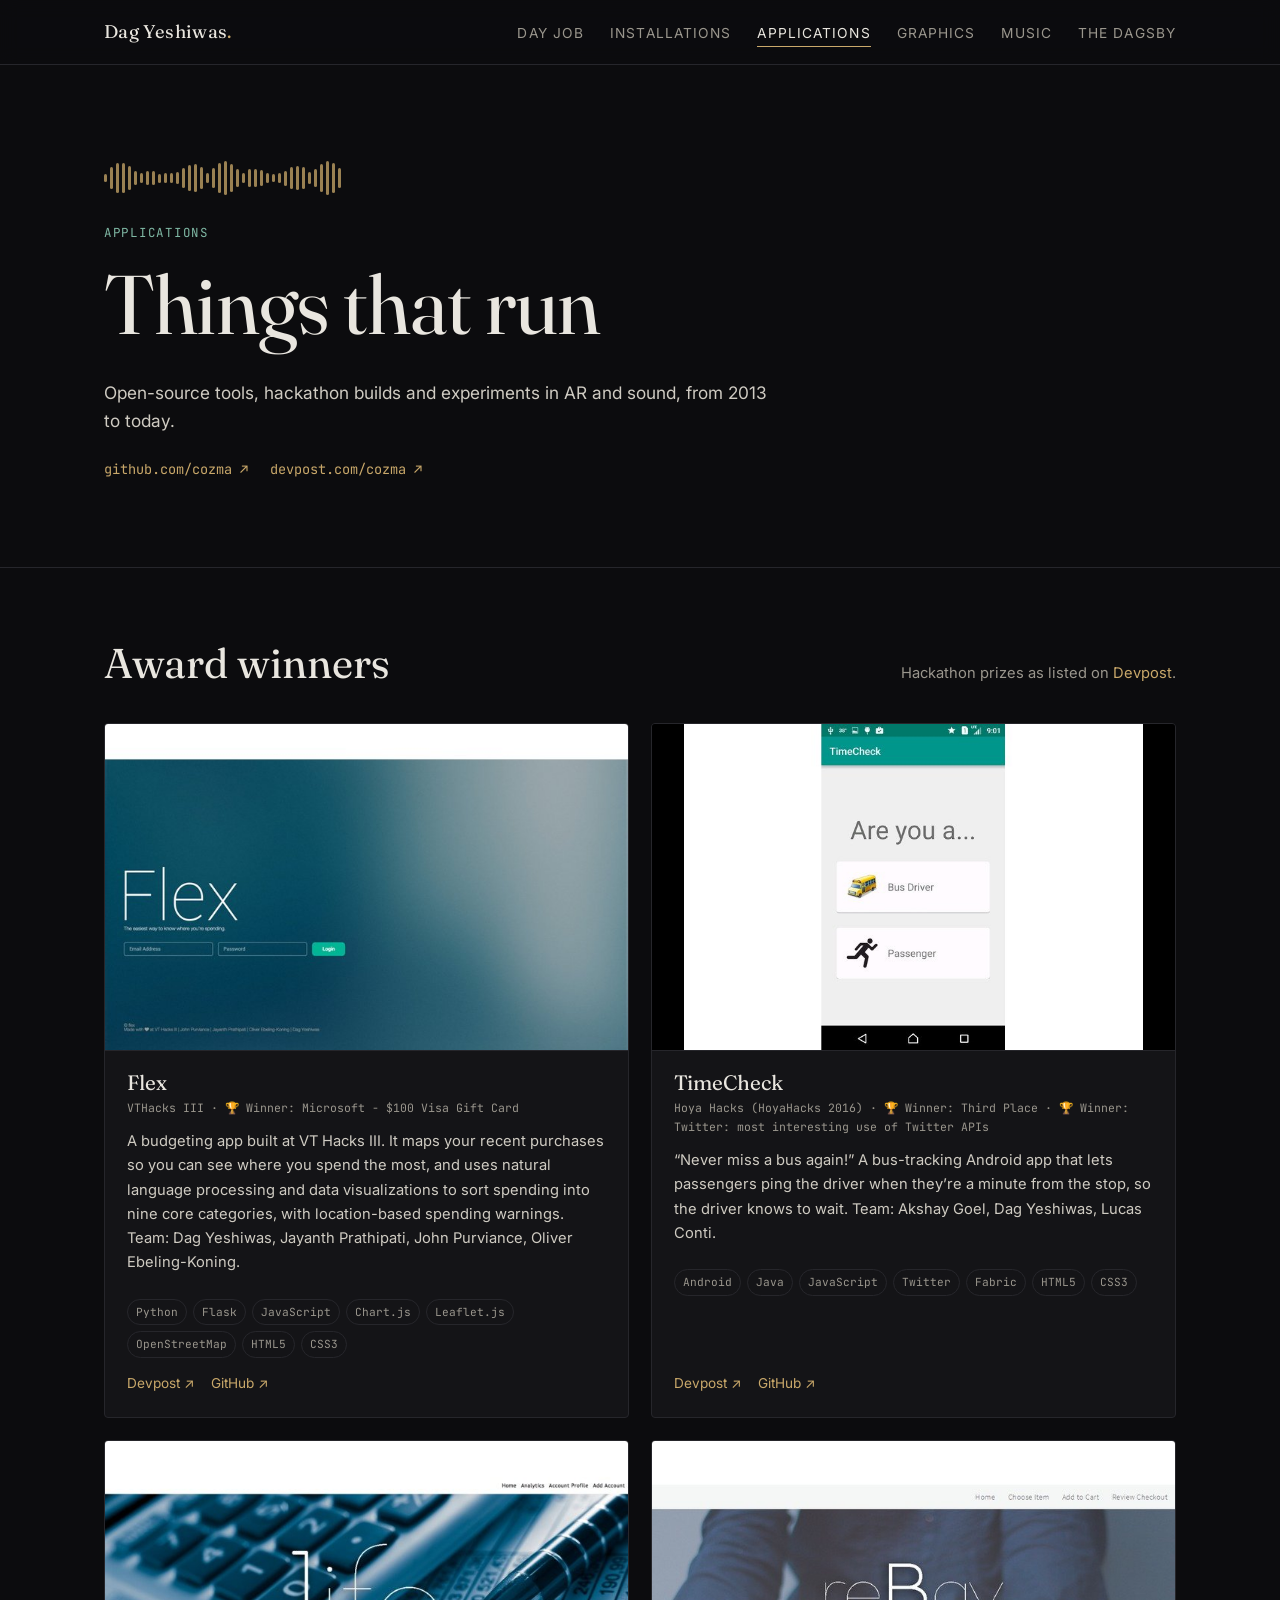
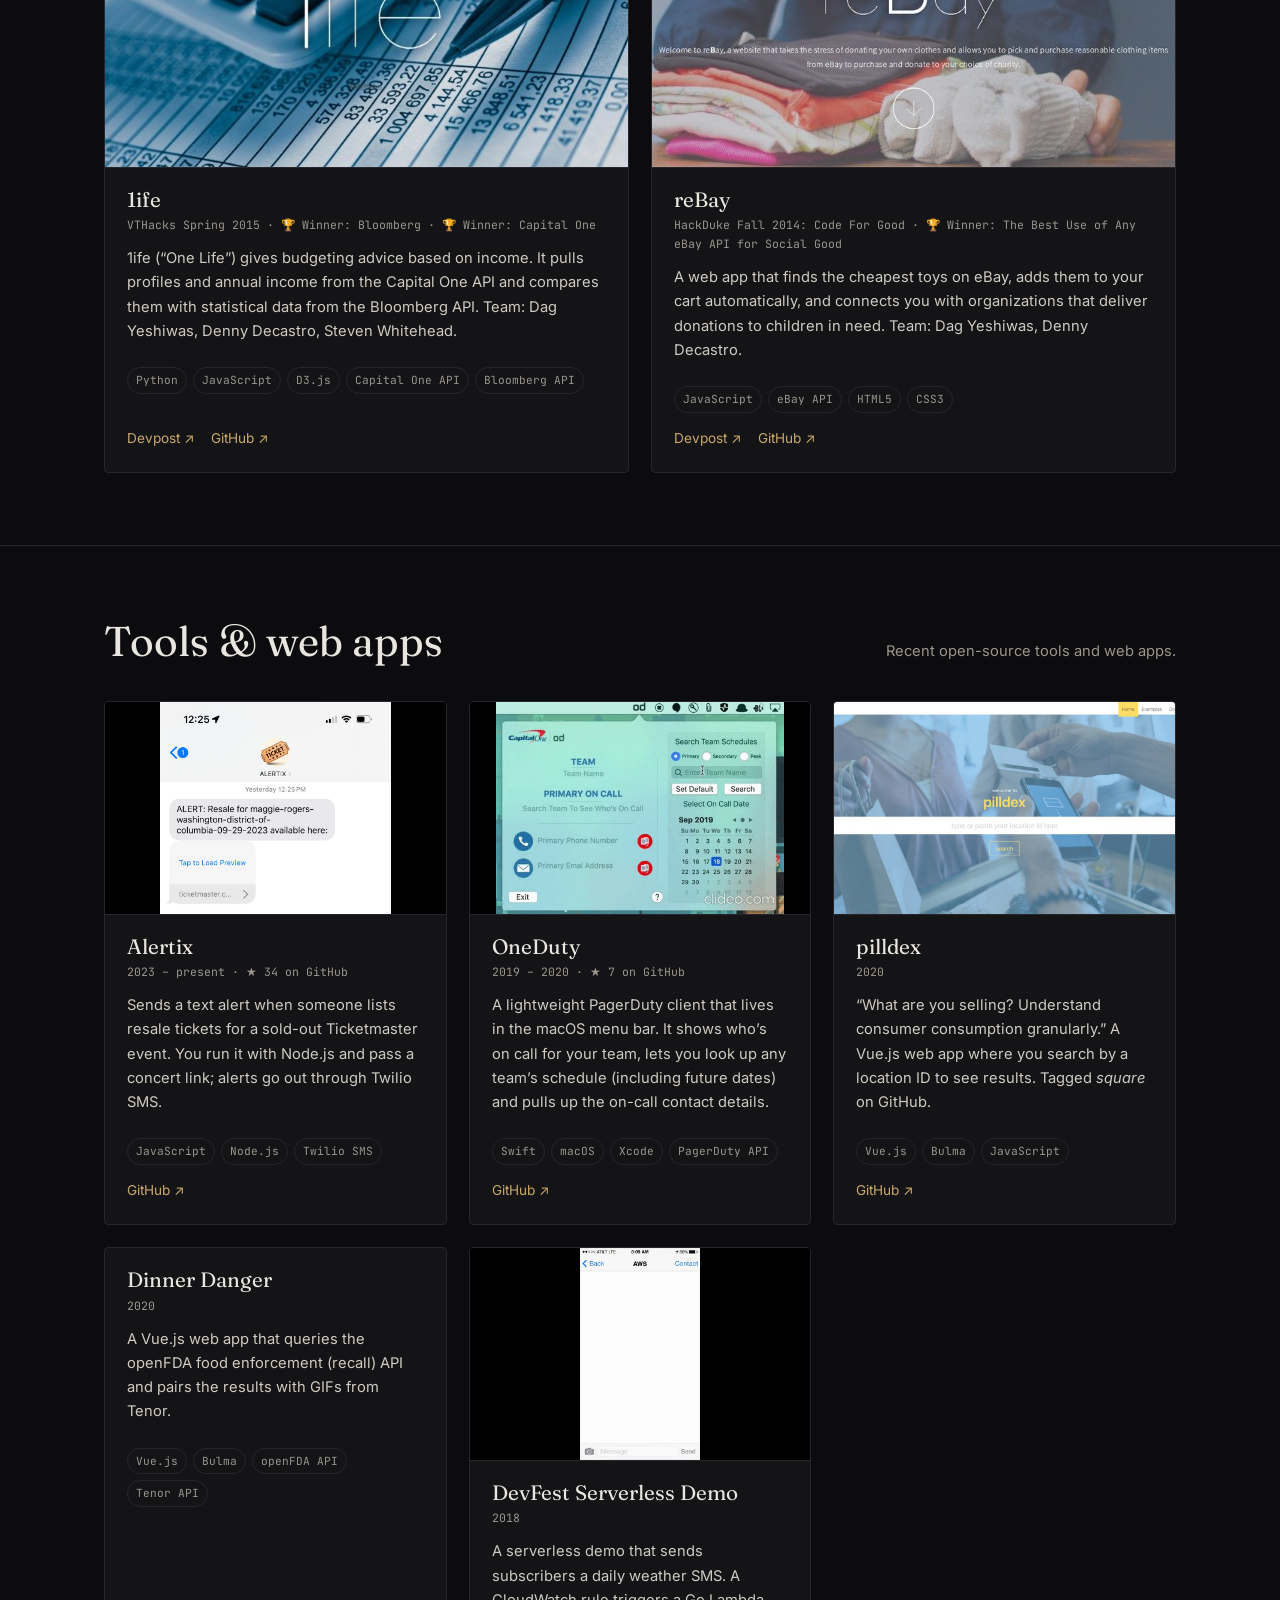
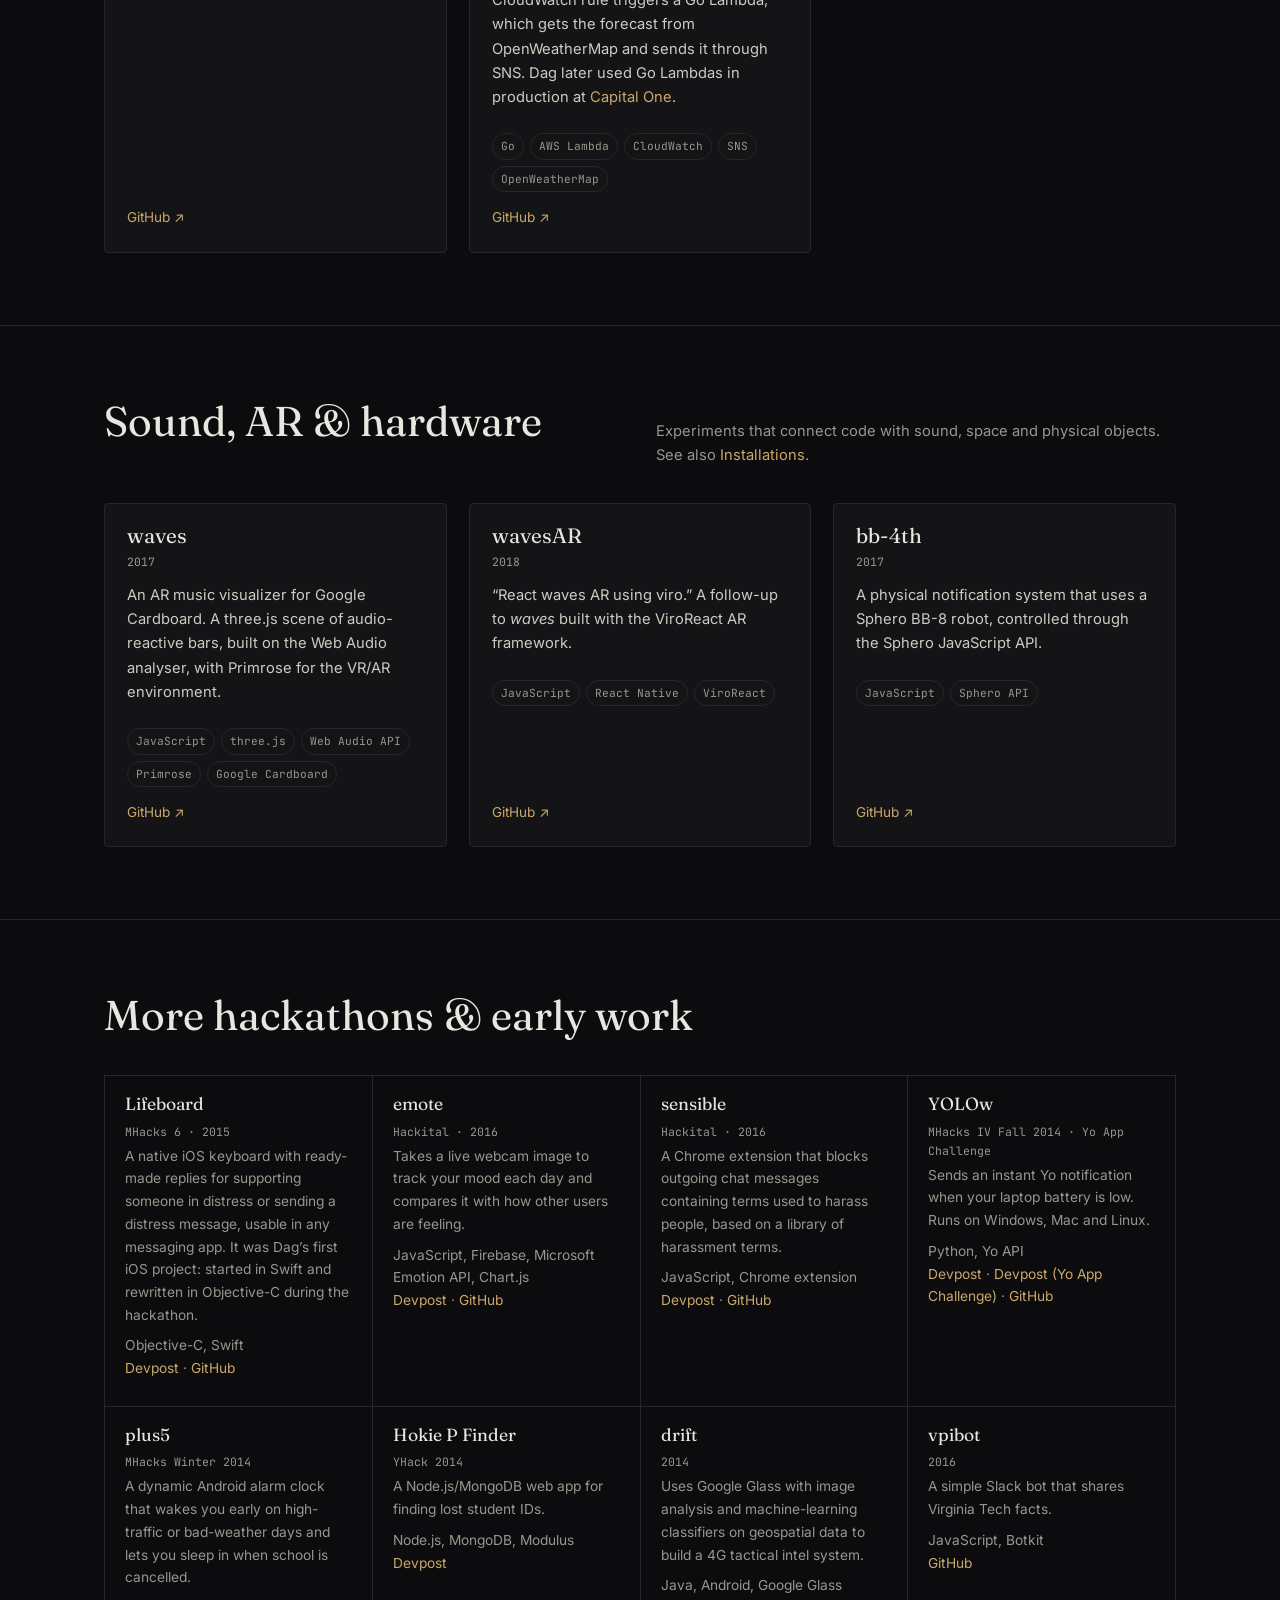
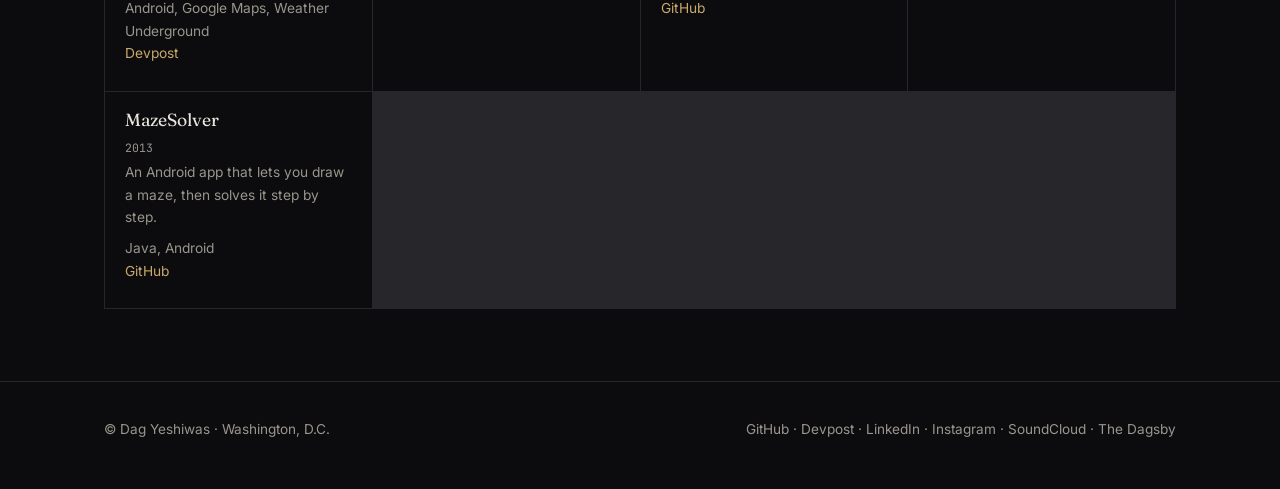
==== applications.html @ 497183cc "Publish the finished portfolio at the repository root. GitHub user sites are served from the default" ====
<!doctype html>
<html lang="en">
<head>
<meta charset="utf-8">
<meta name="viewport" content="width=device-width, initial-scale=1">
<title>Applications · Dag Yeshiwas</title>
<meta name="description" content="Software projects by Dag Yeshiwas: open-source tools, hackathon winners and AR/sound experiments.">
<link rel="preconnect" href="https://fonts.googleapis.com"><link rel="preconnect" href="https://fonts.gstatic.com" crossorigin>
<link href="https://fonts.googleapis.com/css2?family=Fraunces:ital,opsz,wght@0,9..144,300..500;1,9..144,300..400&family=Inter:wght@400;500&family=JetBrains+Mono&display=swap" rel="stylesheet">
<link rel="stylesheet" href="assets/css/style.css">
<script src="assets/js/main.js" defer></script>
</head>
<body>
<header class="site-header"><div class="wrap">
  <a class="brand" href="index.html">Dag Yeshiwas<span>.</span></a>
  <button class="nav-toggle" aria-expanded="false" aria-controls="nav">Menu</button>
  <ul class="nav" id="nav">
<li><a href="day-job.html">Day Job</a></li>
<li><a href="installations.html">Installations</a></li>
<li><a href="applications.html" aria-current="page">Applications</a></li>
<li><a href="graphics.html">Graphics</a></li>
<li><a href="music.html">Music</a></li>
<li><a href="the-dagsby.html">The Dagsby</a></li>
  </ul>
</div></header>
<main>

<div class="hero"><div class="wrap">
  <div class="wave" data-bars="40" aria-hidden="true"></div>
  <p class="eyebrow">Applications</p>
  <h1>Things that run</h1>
  <p class="lede">Open-source tools, hackathon builds and experiments in AR and sound, from 2013 to today.</p>
  <p style="margin-top:22px;display:flex;gap:22px;flex-wrap:wrap;font-family:var(--mono);font-size:.85rem"><a href="https://github.com/cozma">github.com/cozma ↗</a><a href="https://devpost.com/cozma">devpost.com/cozma ↗</a></p>
</div></div>
<section id="awards"><div class="wrap">
  <div class="section-head"><h2>Award winners</h2><p class="kicker">Hackathon prizes as listed on <a href="https://devpost.com/cozma">Devpost</a>.</p></div>
  <div class="apps awards"><article class="app" id="flex"><div class="shot"><img src="assets/img/devpost-flex.jpg" alt="Flex login screen" loading="lazy"></div><div class="body"><h3>Flex</h3><div class="yr">VTHacks III · 🏆 Winner: Microsoft - $100 Visa Gift Card</div><p>A budgeting app built at VT Hacks III. It maps your recent purchases so you can see where you spend the most, and uses natural language processing and data visualizations to sort spending into nine core categories, with location-based spending warnings. Team: Dag Yeshiwas, Jayanth Prathipati, John Purviance, Oliver Ebeling-Koning.</p><ul class="tags"><li>Python</li><li>Flask</li><li>JavaScript</li><li>Chart.js</li><li>Leaflet.js</li><li>OpenStreetMap</li><li>HTML5</li><li>CSS3</li></ul><div class="links"><a href="https://devpost.com/software/flex">Devpost ↗</a> <a href="https://github.com/jpurviance/Flex">GitHub ↗</a></div></div></article><article class="app" id="timecheck"><div class="shot contain"><img src="assets/img/devpost-timecheck.jpg" alt="TimeCheck app screen asking whether you are a bus driver or passenger" loading="lazy"></div><div class="body"><h3>TimeCheck</h3><div class="yr">Hoya Hacks (HoyaHacks 2016) · 🏆 Winner: Third Place · 🏆 Winner: Twitter: most interesting use of Twitter APIs</div><p>&ldquo;Never miss a bus again!&rdquo; A bus-tracking Android app that lets passengers ping the driver when they&rsquo;re a minute from the stop, so the driver knows to wait. Team: Akshay Goel, Dag Yeshiwas, Lucas Conti.</p><ul class="tags"><li>Android</li><li>Java</li><li>JavaScript</li><li>Twitter</li><li>Fabric</li><li>HTML5</li><li>CSS3</li></ul><div class="links"><a href="https://devpost.com/software/timecheck">Devpost ↗</a> <a href="https://github.com/lconti97/TimeCheck">GitHub ↗</a></div></div></article><article class="app" id="1ife"><div class="shot"><img src="assets/img/devpost-1ife.jpg" alt="1ife title screen" loading="lazy"></div><div class="body"><h3>1ife</h3><div class="yr">VTHacks Spring 2015 · 🏆 Winner: Bloomberg · 🏆 Winner: Capital One</div><p>1ife (&ldquo;One Life&rdquo;) gives budgeting advice based on income. It pulls profiles and annual income from the Capital One API and compares them with statistical data from the Bloomberg API. Team: Dag Yeshiwas, Denny Decastro, Steven Whitehead.</p><ul class="tags"><li>Python</li><li>JavaScript</li><li>D3.js</li><li>Capital One API</li><li>Bloomberg API</li></ul><div class="links"><a href="https://devpost.com/software/1ife">Devpost ↗</a> <a href="https://github.com/cozma/1ife">GitHub ↗</a></div></div></article><article class="app" id="rebay"><div class="shot"><img src="assets/img/devpost-rebay.jpg" alt="reBay landing page" loading="lazy"></div><div class="body"><h3>reBay</h3><div class="yr">HackDuke Fall 2014: Code For Good · 🏆 Winner: The Best Use of Any eBay API for Social Good</div><p>A web app that finds the cheapest toys on eBay, adds them to your cart automatically, and connects you with organizations that deliver donations to children in need. Team: Dag Yeshiwas, Denny Decastro.</p><ul class="tags"><li>JavaScript</li><li>eBay API</li><li>HTML5</li><li>CSS3</li></ul><div class="links"><a href="https://devpost.com/software/rebay-670mv">Devpost ↗</a> <a href="https://github.com/cozma/reBay">GitHub ↗</a></div></div></article></div>
</div></section>
<section><div class="wrap">
  <div class="section-head"><h2>Tools &amp; web apps</h2><p class="kicker">Recent open-source tools and web apps.</p></div>
  <div class="apps"><article class="app" id="alertix"><div class="shot contain"><img src="assets/img/app-alertix.jpg" alt="Text message from Alertix announcing a resale ticket is available" loading="lazy"></div><div class="body"><h3>Alertix</h3><div class="yr">2023 – present · ★ 34 on GitHub</div><p>Sends a text alert when someone lists resale tickets for a sold-out Ticketmaster event. You run it with Node.js and pass a concert link; alerts go out through Twilio SMS.</p><ul class="tags"><li>JavaScript</li><li>Node.js</li><li>Twilio SMS</li></ul><div class="links"><a href="https://github.com/cozma/alertix">GitHub ↗</a></div></div></article><article class="app" id="oneduty"><div class="shot contain"><img src="assets/img/app-oneduty.jpg" alt="OneDuty menu-bar window with team schedule search and calendar" loading="lazy"></div><div class="body"><h3>OneDuty</h3><div class="yr">2019 – 2020 · ★ 7 on GitHub</div><p>A lightweight PagerDuty client that lives in the macOS menu bar. It shows who&rsquo;s on call for your team, lets you look up any team&rsquo;s schedule (including future dates) and pulls up the on-call contact details.</p><ul class="tags"><li>Swift</li><li>macOS</li><li>Xcode</li><li>PagerDuty API</li></ul><div class="links"><a href="https://github.com/cozma/OneDuty">GitHub ↗</a></div></div></article><article class="app" id="pilldex"><div class="shot"><img src="assets/img/app-pilldex.jpg" alt="pilldex homepage with a search box for a location id" loading="lazy"></div><div class="body"><h3>pilldex</h3><div class="yr">2020</div><p>&ldquo;What are you selling? Understand consumer consumption granularly.&rdquo; A Vue.js web app where you search by a location ID to see results. Tagged <em>square</em> on GitHub.</p><ul class="tags"><li>Vue.js</li><li>Bulma</li><li>JavaScript</li></ul><div class="links"><a href="https://github.com/cozma/pilldex">GitHub ↗</a></div></div></article><article class="app" id="dinnerdanger"><div class="body"><h3>Dinner Danger</h3><div class="yr">2020</div><p>A Vue.js web app that queries the openFDA food enforcement (recall) API and pairs the results with GIFs from Tenor.</p><ul class="tags"><li>Vue.js</li><li>Bulma</li><li>openFDA API</li><li>Tenor API</li></ul><div class="links"><a href="https://github.com/cozma/dinnerdanger">GitHub ↗</a></div></div></article><article class="app" id="devfest"><div class="shot contain"><img src="assets/img/app-devfest-sns.gif" alt="Animated phone screen receiving a weather SMS from AWS" loading="lazy"></div><div class="body"><h3>DevFest Serverless Demo</h3><div class="yr">2018</div><p>A serverless demo that sends subscribers a daily weather SMS. A CloudWatch rule triggers a Go Lambda, which gets the forecast from OpenWeatherMap and sends it through SNS. Dag later used Go Lambdas in production at <a href="day-job.html">Capital One</a>.</p><ul class="tags"><li>Go</li><li>AWS Lambda</li><li>CloudWatch</li><li>SNS</li><li>OpenWeatherMap</li></ul><div class="links"><a href="https://github.com/cozma/devfest-serverless-demo">GitHub ↗</a></div></div></article></div>
</div></section>
<section><div class="wrap">
  <div class="section-head"><h2>Sound, AR &amp; hardware</h2><p class="kicker">Experiments that connect code with sound, space and physical objects. See also <a href="installations.html">Installations</a>.</p></div>
  <div class="apps"><article class="app" id="waves-ar"><div class="body"><h3>waves</h3><div class="yr">2017</div><p>An AR music visualizer for Google Cardboard. A three.js scene of audio-reactive bars, built on the Web Audio analyser, with Primrose for the VR/AR environment.</p><ul class="tags"><li>JavaScript</li><li>three.js</li><li>Web Audio API</li><li>Primrose</li><li>Google Cardboard</li></ul><div class="links"><a href="https://github.com/cozma/waves-ar">GitHub ↗</a></div></div></article><article class="app" id="wavesar"><div class="body"><h3>wavesAR</h3><div class="yr">2018</div><p>&ldquo;React waves AR using viro.&rdquo; A follow-up to <em>waves</em> built with the ViroReact AR framework.</p><ul class="tags"><li>JavaScript</li><li>React Native</li><li>ViroReact</li></ul><div class="links"><a href="https://github.com/cozma/wavesAR">GitHub ↗</a></div></div></article><article class="app" id="bb-4th"><div class="body"><h3>bb-4th</h3><div class="yr">2017</div><p>A physical notification system that uses a Sphero BB-8 robot, controlled through the Sphero JavaScript API.</p><ul class="tags"><li>JavaScript</li><li>Sphero API</li></ul><div class="links"><a href="https://github.com/cozma/bb-4th">GitHub ↗</a></div></div></article></div>
</div></section>
<section><div class="wrap">
  <div class="section-head"><h2>More hackathons &amp; early work</h2></div>
  <div class="compact"><div><h3>Lifeboard</h3><p class="yr small muted" style="font-family:var(--mono);font-size:.72rem;margin:2px 0 0">MHacks 6 · 2015</p><p>A native iOS keyboard with ready-made replies for supporting someone in distress or sending a distress message, usable in any messaging app. It was Dag&rsquo;s first iOS project: started in Swift and rewritten in Objective-C during the hackathon.</p><p class="small">Objective-C, Swift<br><a href="https://devpost.com/software/lifeboard">Devpost</a> · <a href="https://github.com/cozma/Lifeboard">GitHub</a></p></div><div><h3>emote</h3><p class="yr small muted" style="font-family:var(--mono);font-size:.72rem;margin:2px 0 0">Hackital · 2016</p><p>Takes a live webcam image to track your mood each day and compares it with how other users are feeling.</p><p class="small">JavaScript, Firebase, Microsoft Emotion API, Chart.js<br><a href="https://devpost.com/software/emote-jcs81g">Devpost</a> · <a href="https://github.com/cozma/emote">GitHub</a></p></div><div><h3>sensible</h3><p class="yr small muted" style="font-family:var(--mono);font-size:.72rem;margin:2px 0 0">Hackital · 2016</p><p>A Chrome extension that blocks outgoing chat messages containing terms used to harass people, based on a library of harassment terms.</p><p class="small">JavaScript, Chrome extension<br><a href="https://devpost.com/software/sensible">Devpost</a> · <a href="https://github.com/cozma/sensible">GitHub</a></p></div><div><h3>YOLOw</h3><p class="yr small muted" style="font-family:var(--mono);font-size:.72rem;margin:2px 0 0">MHacks IV Fall 2014 · Yo App Challenge</p><p>Sends an instant Yo notification when your laptop battery is low. Runs on Windows, Mac and Linux.</p><p class="small">Python, Yo API<br><a href="https://devpost.com/software/yolow">Devpost</a> · <a href="https://devpost.com/software/yolow-m8l0s">Devpost (Yo App Challenge)</a> · <a href="https://github.com/cozma/YOLOw">GitHub</a></p></div><div><h3>plus5</h3><p class="yr small muted" style="font-family:var(--mono);font-size:.72rem;margin:2px 0 0">MHacks Winter 2014</p><p>A dynamic Android alarm clock that wakes you early on high-traffic or bad-weather days and lets you sleep in when school is cancelled.</p><p class="small">Android, Google Maps, Weather Underground<br><a href="https://devpost.com/software/plus5--2">Devpost</a></p></div><div><h3>Hokie P Finder</h3><p class="yr small muted" style="font-family:var(--mono);font-size:.72rem;margin:2px 0 0">YHack 2014</p><p>A Node.js/MongoDB web app for finding lost student IDs.</p><p class="small">Node.js, MongoDB, Modulus<br><a href="https://devpost.com/software/hokie-p-finder">Devpost</a></p></div><div><h3>drift</h3><p class="yr small muted" style="font-family:var(--mono);font-size:.72rem;margin:2px 0 0">2014</p><p>Uses Google Glass with image analysis and machine-learning classifiers on geospatial data to build a 4G tactical intel system.</p><p class="small">Java, Android, Google Glass<br><a href="https://github.com/cozma/drift">GitHub</a></p></div><div><h3>vpibot</h3><p class="yr small muted" style="font-family:var(--mono);font-size:.72rem;margin:2px 0 0">2016</p><p>A simple Slack bot that shares Virginia Tech facts.</p><p class="small">JavaScript, Botkit<br><a href="https://github.com/cozma/vpibot">GitHub</a></p></div><div><h3>MazeSolver</h3><p class="yr small muted" style="font-family:var(--mono);font-size:.72rem;margin:2px 0 0">2013</p><p>An Android app that lets you draw a maze, then solves it step by step.</p><p class="small">Java, Android<br><a href="https://github.com/cozma/MazeSolver">GitHub</a></p></div></div>
</div></section>

</main>
<footer class="site-footer"><div class="wrap">
  <span>© Dag Yeshiwas · Washington, D.C.</span>
  <span><a href="https://github.com/cozma">GitHub</a> · <a href="https://devpost.com/cozma">Devpost</a> · <a href="https://www.linkedin.com/in/dagy">LinkedIn</a> · <a href="https://www.instagram.com/dagtheman/">Instagram</a> · <a href="https://soundcloud.com/dagher">SoundCloud</a> · <a href="https://www.instagram.com/thedagsby">The Dagsby</a></span>
</div></footer>
</body>
</html>
---- assets/css/style.css ----
/* Dag Yeshiwas — portfolio. Plain CSS, no build step. */
:root{
  --bg:#0c0c0e; --bg2:#141417; --line:#26262b; --text:#e9e6df; --muted:#9a968d;
  --accent:#c9a86a; --accent2:#7fb8a4;
  --serif:"Fraunces","Iowan Old Style","Palatino Linotype",Georgia,serif;
  --sans:"Inter",system-ui,-apple-system,"Segoe UI",Roboto,sans-serif;
  --mono:"JetBrains Mono",ui-monospace,SFMono-Regular,Menlo,monospace;
  --max:1120px;
}
*{box-sizing:border-box}
html{scroll-behavior:smooth}
body{margin:0;background:var(--bg);color:var(--text);font:16px/1.65 var(--sans);-webkit-font-smoothing:antialiased}
img{max-width:100%;display:block}
a{color:var(--accent);text-decoration:none;border-bottom:1px solid transparent;transition:border-color .2s,color .2s}
a:hover{border-bottom-color:currentColor}
.wrap{max-width:var(--max);margin:0 auto;padding:0 24px}

/* header / nav */
.site-header{position:sticky;top:0;z-index:10;background:rgba(12,12,14,.86);backdrop-filter:blur(10px);border-bottom:1px solid var(--line)}
.site-header .wrap{display:flex;align-items:center;justify-content:space-between;height:64px}
.brand{font-family:var(--serif);font-size:1.15rem;color:var(--text);letter-spacing:.02em;border:0}
.brand span{color:var(--accent)}
.nav{display:flex;gap:26px;list-style:none;margin:0;padding:0}
.nav a{color:var(--muted);font-size:.86rem;letter-spacing:.08em;text-transform:uppercase;border:0;padding:6px 0}
.nav a:hover,.nav a[aria-current="page"]{color:var(--text)}
.nav a[aria-current="page"]{box-shadow:inset 0 -1px 0 var(--accent)}
.nav-toggle{display:none;background:none;border:1px solid var(--line);color:var(--text);border-radius:6px;padding:6px 10px;font:inherit;font-size:.8rem;letter-spacing:.08em;text-transform:uppercase;cursor:pointer}
@media (max-width:820px){
  .nav-toggle{display:block}
  .nav{display:none;position:absolute;top:64px;left:0;right:0;flex-direction:column;gap:0;background:var(--bg);border-bottom:1px solid var(--line);padding:8px 24px 16px}
  .nav.open{display:flex}
  .nav a{display:block;padding:12px 0;border-bottom:1px solid var(--line)}
}

/* waveform motif */
.wave{display:flex;align-items:center;gap:3px;height:34px;margin:0 0 28px}
.wave i{display:block;width:3px;border-radius:2px;background:var(--accent);opacity:.75;animation:pulse 2.4s ease-in-out infinite}
@keyframes pulse{0%,100%{transform:scaleY(.35)}50%{transform:scaleY(1)}}
@media (prefers-reduced-motion:reduce){.wave i{animation:none}}

/* hero */
.hero{padding:96px 0 72px;border-bottom:1px solid var(--line)}
.eyebrow{font-family:var(--mono);font-size:.78rem;letter-spacing:.14em;text-transform:uppercase;color:var(--accent2);margin:0 0 14px}
h1,h2,h3{font-family:var(--serif);font-weight:400;line-height:1.12;margin:0}
.hero h1{font-size:clamp(2.6rem,7vw,5.2rem);letter-spacing:-.01em}
.hero .roles{font-family:var(--serif);font-style:italic;color:var(--muted);font-size:clamp(1.1rem,2.4vw,1.5rem);margin:14px 0 0}
.lede{max-width:680px;color:#cfcbc2;font-size:1.08rem;margin:28px 0 0}
.hero-grid{display:grid;grid-template-columns:1.5fr 1fr;gap:56px;align-items:end}
.portrait{width:100%;height:auto;aspect-ratio:4/5;object-fit:cover;border-radius:4px;border:1px solid var(--line)}
.portrait-cap{font-size:.75rem;color:var(--muted);margin-top:8px}
@media (max-width:820px){.hero-grid{grid-template-columns:1fr}.hero{padding:64px 0 48px}}

/* sections */
section{padding:72px 0;border-bottom:1px solid var(--line)}
section:last-of-type{border-bottom:0}
.section-head{display:flex;justify-content:space-between;align-items:baseline;gap:24px;margin-bottom:36px;flex-wrap:wrap}
.section-head h2{font-size:clamp(1.8rem,3.6vw,2.6rem)}
.kicker{color:var(--muted);font-size:.92rem;max-width:520px;margin:0}
h3{font-size:1.45rem;margin-bottom:8px}
h4{font-family:var(--mono);font-weight:400;font-size:.76rem;letter-spacing:.14em;text-transform:uppercase;color:var(--accent2);margin:28px 0 10px}
p{margin:0 0 14px}
.muted{color:var(--muted)}
.small{font-size:.85rem}

/* category cards (home) */
.cards{display:grid;grid-template-columns:repeat(3,1fr);gap:1px;background:var(--line);border:1px solid var(--line)}
.card{background:var(--bg);padding:28px 24px 30px;color:var(--text);border:0;display:flex;flex-direction:column;gap:10px;min-height:190px;transition:background .25s}
.card:hover{background:var(--bg2)}
.card .num{font-family:var(--mono);font-size:.72rem;color:var(--accent)}
.card h3{font-size:1.35rem;margin:0}
.card p{color:var(--muted);font-size:.9rem;margin:0}
.card .status{margin-top:auto;font-family:var(--mono);font-size:.7rem;letter-spacing:.1em;text-transform:uppercase;color:var(--muted)}
.card .status.live{color:var(--accent2)}

/* project (installations) */
.project{display:grid;grid-template-columns:1fr 1.1fr;gap:56px;padding:72px 0;border-bottom:1px solid var(--line)}
.project:last-of-type{border-bottom:0}
.project .meta{display:flex;flex-wrap:wrap;gap:8px 18px;font-family:var(--mono);font-size:.76rem;color:var(--muted);margin:10px 0 24px;letter-spacing:.04em}
.project .meta b{color:var(--text);font-weight:400}
.project h2{font-size:clamp(2rem,4vw,3rem)}
.media figure{margin:0 0 18px}
.media figcaption{font-size:.78rem;color:var(--muted);margin-top:8px}
.media img{border-radius:3px;border:1px solid var(--line);width:100%}
.media .pair{display:grid;grid-template-columns:1fr 1fr;gap:14px}
blockquote.placard{margin:0 0 18px;padding:4px 0 4px 20px;border-left:2px solid var(--accent);font-family:var(--serif);font-size:1.08rem;line-height:1.6;color:#ddd8cd}
blockquote.ig{margin:0 0 18px;padding:14px 18px;background:var(--bg2);border:1px solid var(--line);border-radius:4px;font-size:.92rem;color:#d6d2c9}
blockquote.ig cite{display:block;font-style:normal;color:var(--muted);font-size:.78rem;margin-top:8px}
ul.clean{list-style:none;padding:0;margin:0}
ul.clean li{padding:9px 0;border-bottom:1px solid var(--line);font-size:.95rem}
ul.clean li:last-child{border-bottom:0}
ul.clean li b{font-weight:500;color:var(--text)}
.tags{display:flex;flex-wrap:wrap;gap:6px;margin:10px 0 0;padding:0;list-style:none}
.tags li{font-family:var(--mono);font-size:.7rem;padding:3px 8px;border:1px solid var(--line);border-radius:99px;color:var(--muted)}
.note{font-size:.8rem;color:var(--muted);border-left:2px solid var(--line);padding-left:12px;margin-top:18px}
.flow{display:grid;grid-template-columns:repeat(3,1fr);gap:1px;background:var(--line);border:1px solid var(--line);margin:8px 0 0}
.flow div{background:var(--bg2);padding:16px}
.flow b{display:block;font-family:var(--serif);font-weight:400;font-size:1.1rem;color:var(--accent);margin-bottom:4px}
.flow span{font-size:.85rem;color:#cfcbc2}
@media (max-width:900px){.project{grid-template-columns:1fr;gap:32px}.flow{grid-template-columns:1fr}}

/* applications grid */
.apps{display:grid;grid-template-columns:repeat(auto-fill,minmax(320px,1fr));gap:22px}
.app{background:var(--bg2);border:1px solid var(--line);border-radius:4px;overflow:hidden;display:flex;flex-direction:column}
.app .shot{background:#000;aspect-ratio:16/10;overflow:hidden;border-bottom:1px solid var(--line)}
.app .shot img{width:100%;height:100%;object-fit:cover;object-position:top}
.app .shot.contain img{object-fit:contain}
.app .body{padding:20px 22px 22px;display:flex;flex-direction:column;flex:1}
.app h3{font-size:1.3rem;margin:0 0 4px}
.app .yr{font-family:var(--mono);font-size:.72rem;color:var(--muted);margin-bottom:12px}
.app p{font-size:.92rem;color:#cfcbc2}
.app .links{margin-top:auto;padding-top:14px;font-size:.85rem;display:flex;gap:16px}
.compact{display:grid;grid-template-columns:repeat(auto-fill,minmax(260px,1fr));gap:1px;background:var(--line);border:1px solid var(--line)}
.compact > div{background:var(--bg);padding:18px 20px}
.compact h3{font-size:1.1rem}
.compact p{font-size:.86rem;color:var(--muted);margin:4px 0 8px}

/* day job */
.job{display:grid;grid-template-columns:220px 1fr;gap:32px;padding:30px 0;border-bottom:1px solid var(--line)}
.job:last-child{border-bottom:0}
.job .when{font-family:var(--mono);font-size:.78rem;color:var(--muted);padding-top:6px}
.job h3{font-size:1.35rem;margin:0}
.job .org{color:var(--accent);font-size:.95rem;margin:2px 0 12px}
.job ul{margin:0;padding-left:18px;color:#cfcbc2;font-size:.94rem}
.job li{margin-bottom:6px}
.two{display:grid;grid-template-columns:1fr 1fr;gap:48px}
@media (max-width:820px){.job{grid-template-columns:1fr;gap:6px}.two{grid-template-columns:1fr}}

/* coming soon */
.soon{min-height:56vh;display:flex;flex-direction:column;justify-content:center;padding:96px 0}
.soon h1{font-size:clamp(2.6rem,7vw,5rem)}
.soon .lede{margin-top:18px}

/* footer */
.site-footer{border-top:1px solid var(--line);padding:36px 0 48px;color:var(--muted);font-size:.85rem}
.site-footer .wrap{display:flex;justify-content:space-between;gap:16px;flex-wrap:wrap}
.site-footer a{color:var(--muted)}
.site-footer a:hover{color:var(--text)}

/* graphics gallery + lightbox */
.gallery{columns:3 280px;column-gap:18px}
.gitem{break-inside:avoid;margin:0 0 22px}
.gthumb{display:block;width:100%;padding:0;border:1px solid var(--line);background:#000;cursor:zoom-in;border-radius:3px;overflow:hidden}
.gthumb img{width:100%;height:auto;max-height:520px;object-fit:cover;object-position:top;transition:transform .4s,opacity .3s;opacity:.92}
.gthumb:hover img{transform:scale(1.02);opacity:1}
.gitem figcaption{display:flex;align-items:baseline;gap:10px;flex-wrap:wrap;margin-top:8px;font-size:.88rem}
.gitem .rank{font-family:var(--mono);font-size:.7rem;color:var(--accent)}
.gitem figcaption a{color:var(--text)}
.gmeta{font-family:var(--mono);font-size:.7rem;color:var(--muted);margin-left:auto}
.lightbox{position:fixed;inset:0;z-index:50;background:rgba(5,5,6,.94);display:flex;align-items:center;justify-content:center;padding:4vh 4vw}
.lightbox[hidden]{display:none}
.lightbox figure{margin:0;max-width:100%;max-height:100%;display:flex;flex-direction:column;align-items:center}
.lightbox img{max-width:92vw;max-height:80vh;object-fit:contain;border:1px solid var(--line)}
.lightbox figcaption{margin-top:12px;font-size:.9rem;text-align:center}
.lb-close{position:absolute;top:18px;right:24px;background:none;border:0;color:var(--text);font-size:2.2rem;cursor:pointer;line-height:1}

/* music */
.platforms{display:grid;grid-template-columns:repeat(3,1fr);gap:22px}
.plat{background:var(--bg2);border:1px solid var(--line);border-radius:4px;padding:24px;display:flex;flex-direction:column;gap:10px}
.plat h3{font-size:1.3rem;margin:0}
.plat .eyebrow{margin:0}
.plat p{margin:0}
.plat .embed{margin-top:8px;min-height:152px}
.plat .fallback{border:0;display:block;width:120px}
.plat .fallback img{width:100%;height:auto;aspect-ratio:1/1;object-fit:cover;border-radius:3px;border:1px solid var(--line)}
.plat .fallback{display:flex;align-items:center;gap:12px;width:auto;font-size:.8rem;color:var(--muted)}
.plat .fallback img{width:72px}
.btn{display:inline-block;margin-top:auto;align-self:flex-start;padding:9px 16px;border:1px solid var(--accent);border-radius:99px;font-size:.85rem;color:var(--accent)}
.btn:hover{background:var(--accent);color:var(--bg);border-color:var(--accent)}
@media (max-width:980px){.platforms{grid-template-columns:1fr}}
.apps.awards{grid-template-columns:repeat(auto-fill,minmax(420px,1fr))}
@media (max-width:520px){.apps,.apps.awards{grid-template-columns:1fr}}

/* event flyers carousel */
.carousel{position:relative;outline:none}
.carousel:focus-visible{box-shadow:0 0 0 2px var(--accent);border-radius:4px}
.car-track{list-style:none;margin:0;padding:4px 2px 8px;display:flex;gap:20px;overflow-x:auto;scroll-snap-type:x mandatory;scroll-behavior:smooth;-webkit-overflow-scrolling:touch;scrollbar-width:none}
.car-track::-webkit-scrollbar{display:none}
.car-slide{flex:0 0 auto;width:min-content;scroll-snap-align:start;display:flex;flex-direction:column}
.car-open{width:fit-content;padding:0;border:1px solid var(--line);background:transparent;line-height:0;cursor:zoom-in;border-radius:3px;overflow:hidden;display:block}
.car-open img{height:440px;width:auto;max-width:none;display:block;transition:transform .4s}
.car-open:hover img{transform:scale(1.015)}
.car-open:focus-visible{outline:2px solid var(--accent);outline-offset:2px}
.car-cap{display:flex;flex-direction:column;gap:2px;margin:10px 0 0;font-size:.88rem}
.car-cap .gmeta{margin-left:0}
.car-btn{position:absolute;top:220px;transform:translateY(-50%);z-index:2;width:46px;height:46px;border-radius:50%;border:1px solid var(--line);background:rgba(12,12,14,.85);color:var(--text);font-size:1.2rem;cursor:pointer;transition:background .2s,opacity .2s}
.car-btn:hover{background:var(--accent);color:var(--bg)}
.car-btn:disabled{opacity:.25;cursor:default;background:rgba(12,12,14,.85);color:var(--text)}
.car-prev{left:-14px}.car-next{right:-14px}
.car-dots{display:flex;justify-content:center;gap:8px;margin-top:18px}
.car-dot{width:9px;height:9px;padding:0;border-radius:50%;border:1px solid var(--muted);background:transparent;cursor:pointer}
.car-dot[aria-current="true"]{background:var(--accent);border-color:var(--accent)}
@media (max-width:640px){
  .car-open img{height:auto;width:78vw}
  .car-btn{top:40%;width:38px;height:38px}.car-prev{left:-6px}.car-next{right:-6px}
}

/* the dagsby */
.btn-solid{background:var(--accent);color:var(--bg)}
.btn-solid:hover{background:transparent;color:var(--accent)}
.reviews{display:grid;grid-template-columns:repeat(auto-fit,minmax(280px,1fr));gap:22px}
.review{margin:0;background:var(--bg2);border:1px solid var(--line);border-radius:4px;padding:24px 24px 20px;display:flex;flex-direction:column;gap:12px}
.review p{font-family:var(--serif);font-size:1.08rem;line-height:1.55;color:#ddd8cd;margin:0}
.review cite{font-style:normal;font-size:.85rem;margin-top:auto}
.stars{color:var(--accent);letter-spacing:.12em;font-size:.95rem}
.rating{font-family:var(--serif);font-size:1.5rem;color:var(--text)}
.highlights{list-style:none;margin:0;padding:0;display:flex;flex-wrap:wrap;gap:10px}
.highlights li{font-family:var(--serif);font-style:italic;color:#cfcbc2;border:1px solid var(--line);border-radius:99px;padding:6px 14px;font-size:.95rem}
@media (max-width:900px){.cards{grid-template-columns:repeat(2,1fr)}}
@media (max-width:540px){.cards{grid-template-columns:1fr}}
.review-feature{margin:0 0 26px;padding:34px 40px 30px;background:var(--bg2);border:1px solid var(--line);border-left:3px solid var(--accent);border-radius:4px}
.review-feature p{font-family:var(--serif);font-size:1.18rem;line-height:1.65;color:#e2ddd2;margin:0 0 14px;max-width:820px}
.review-feature p:first-of-type{font-size:1.6rem;line-height:1.4;color:var(--text);font-style:italic;max-width:900px}
.review-feature .stars{margin-bottom:14px}
.review-feature cite{display:block;font-style:normal;font-size:.88rem;margin-top:6px}
.review-sm p{font-size:.98rem}
@media (max-width:640px){.review-feature{padding:24px 20px}.review-feature p{font-size:1.05rem}.review-feature p:first-of-type{font-size:1.3rem}}
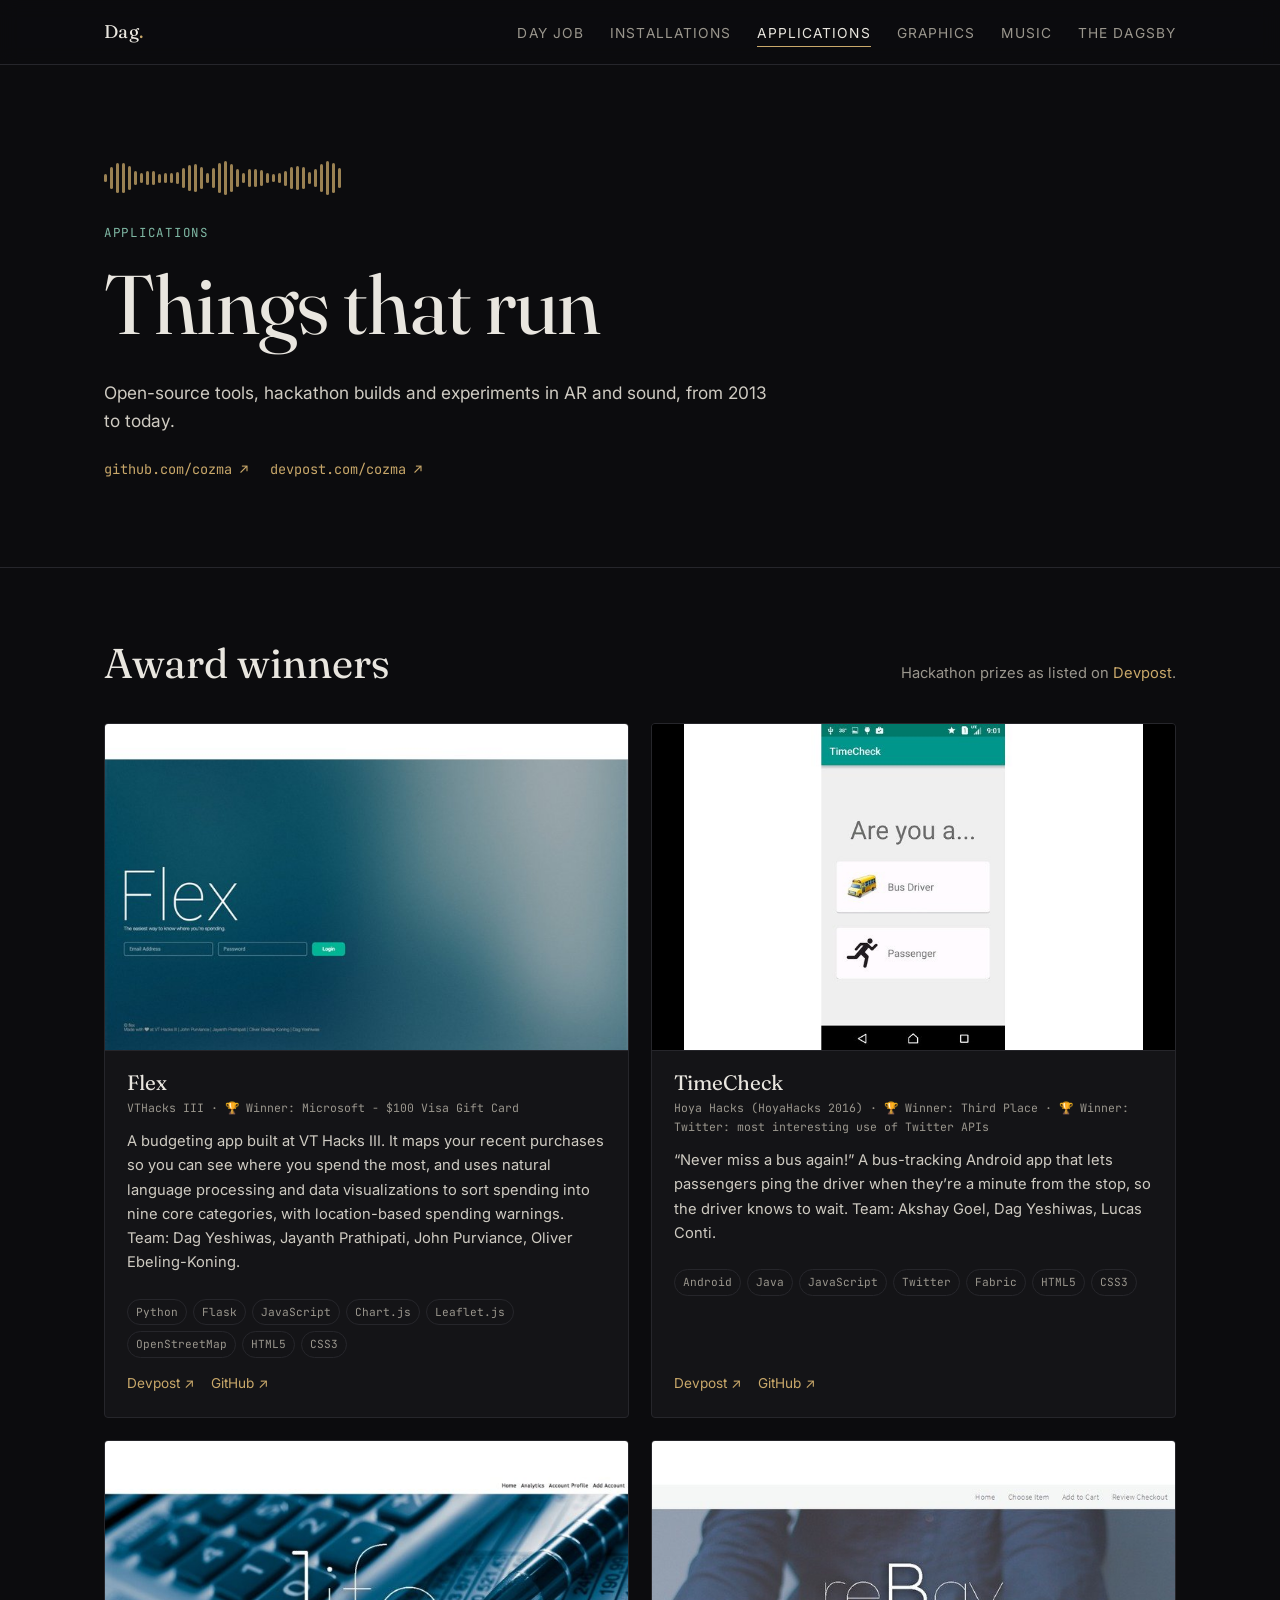
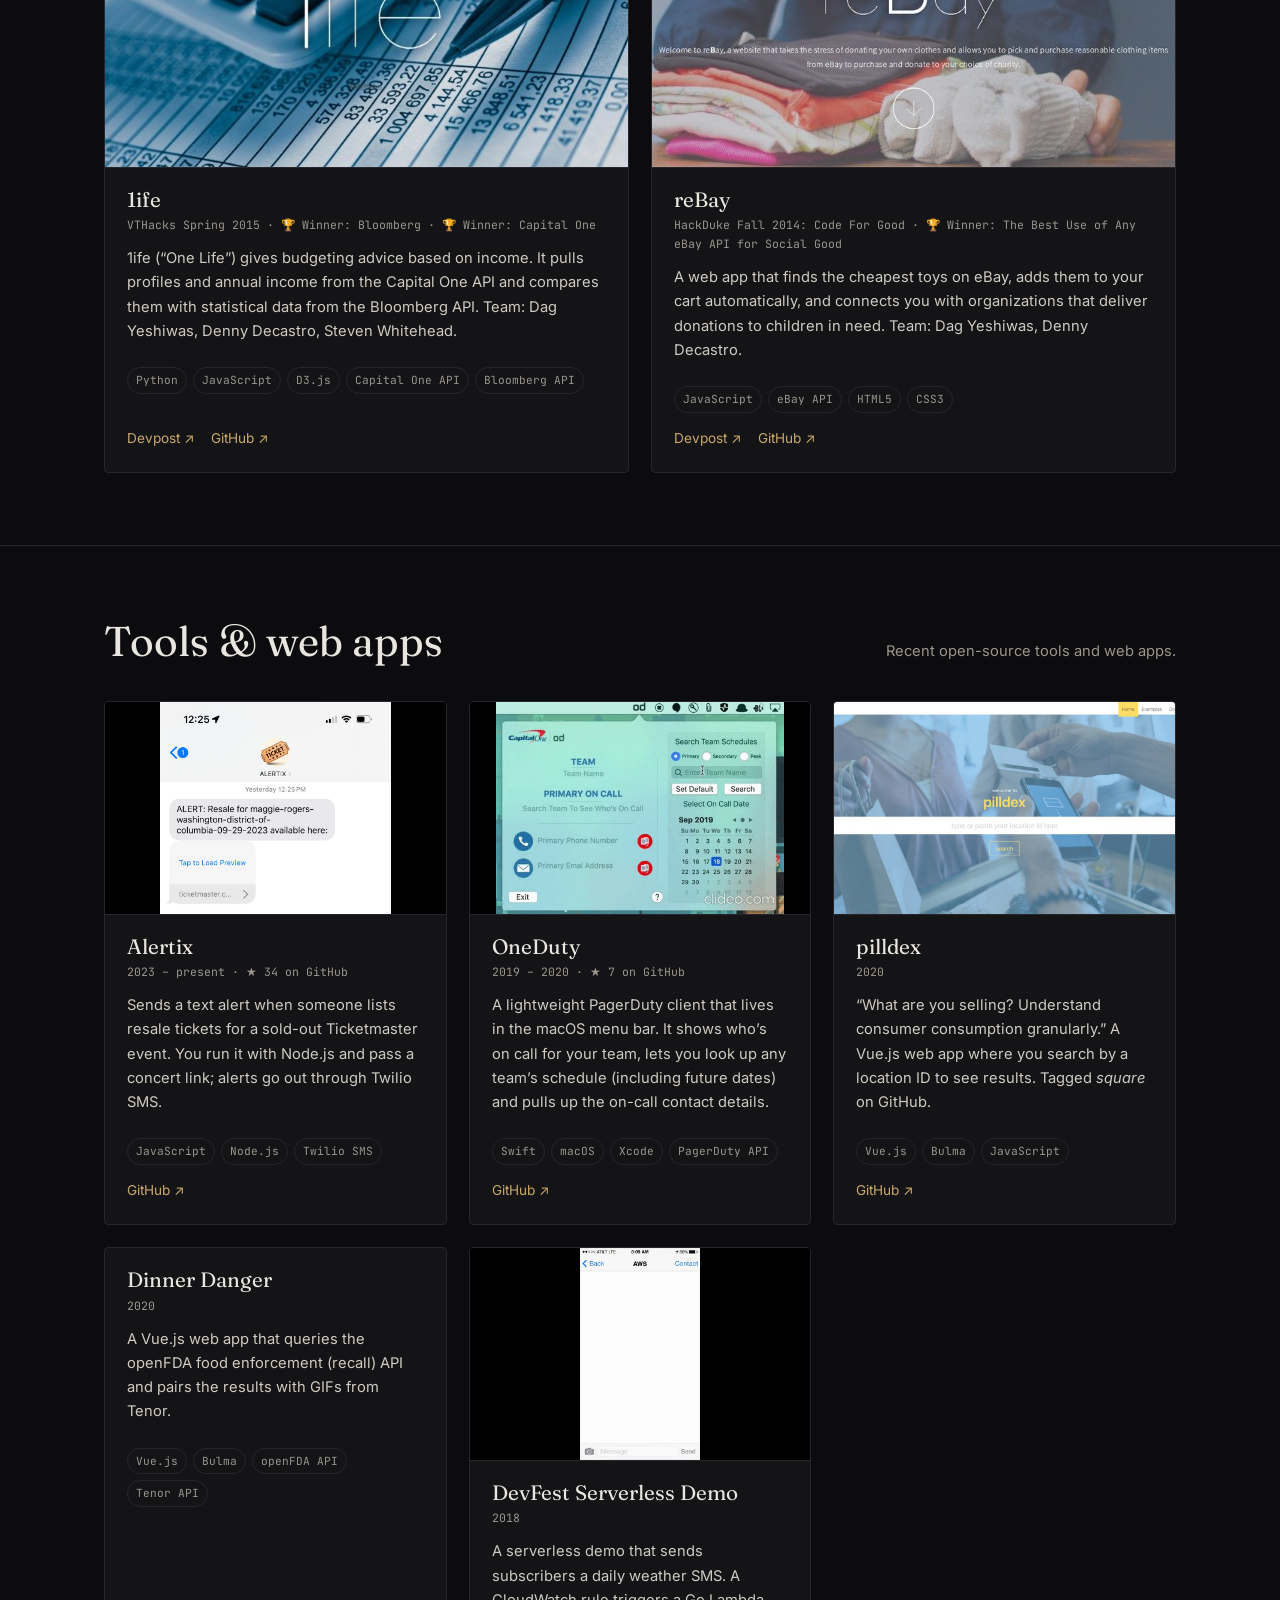
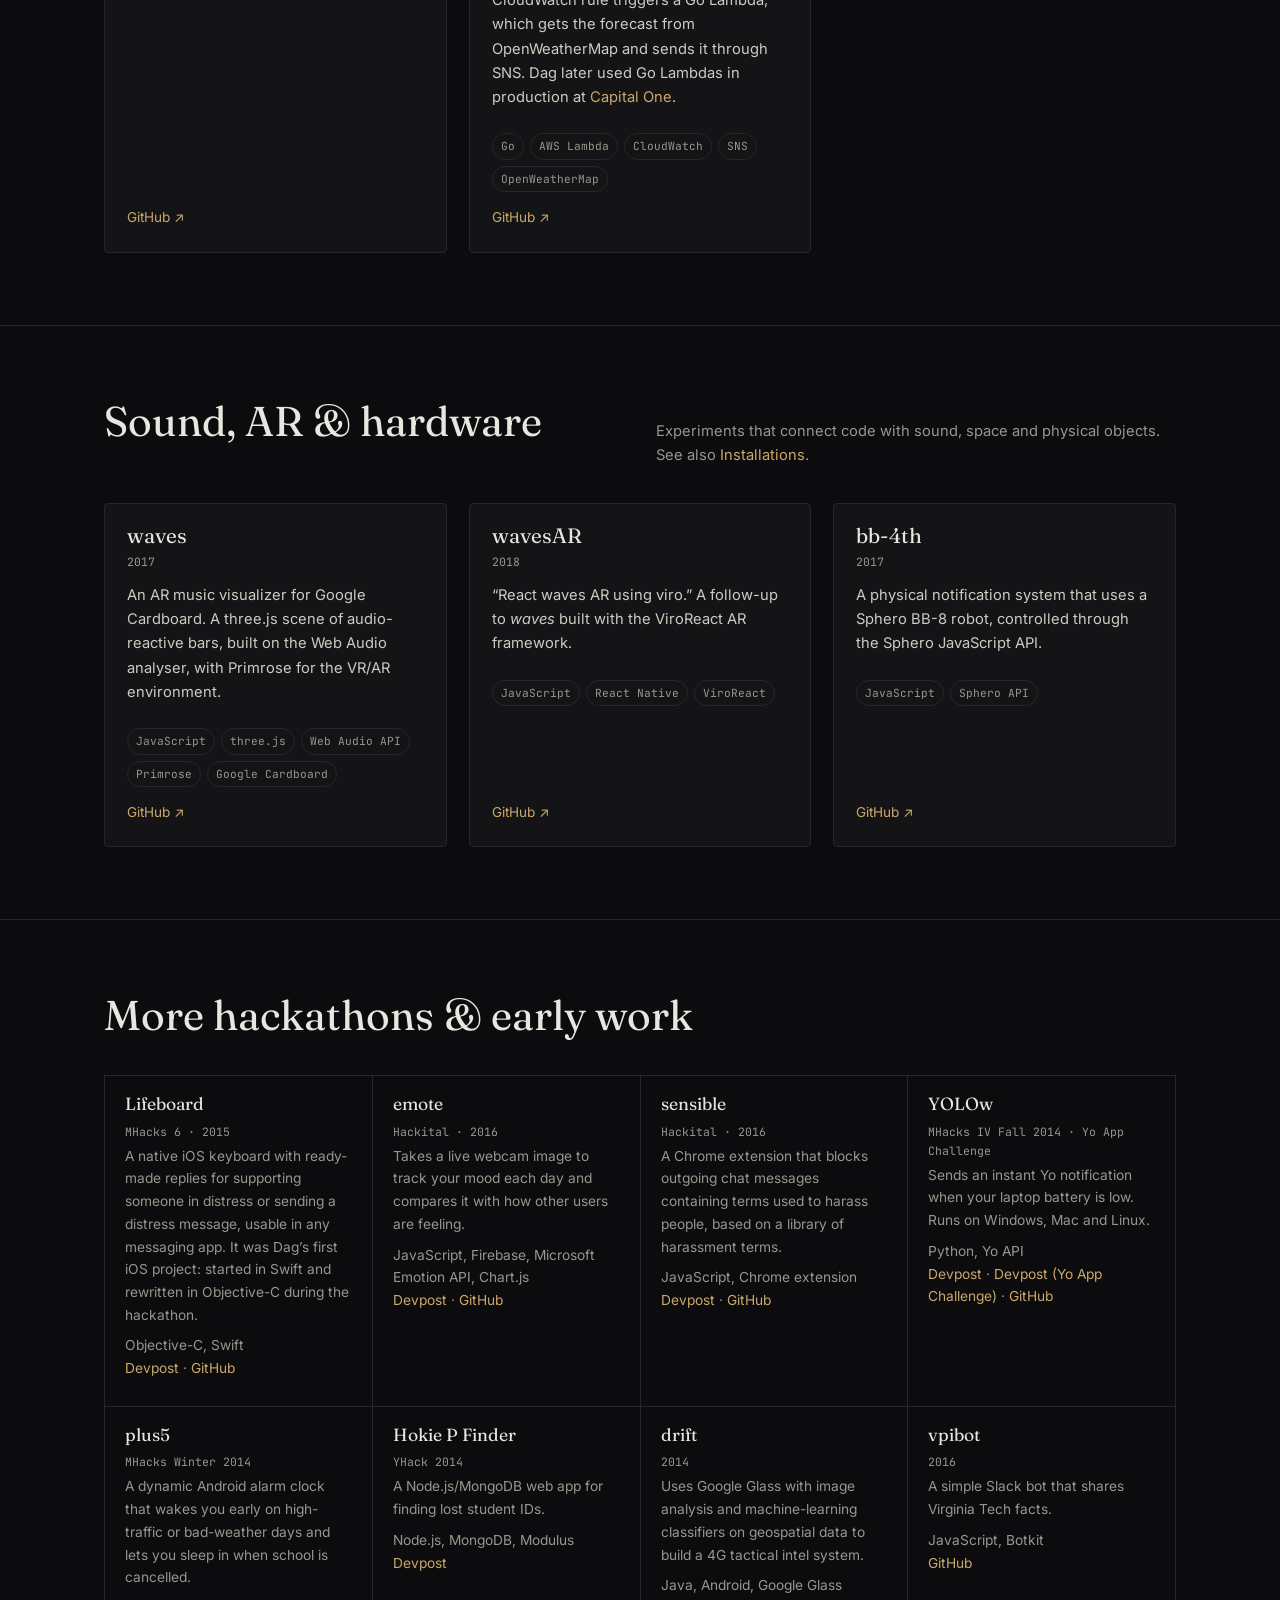
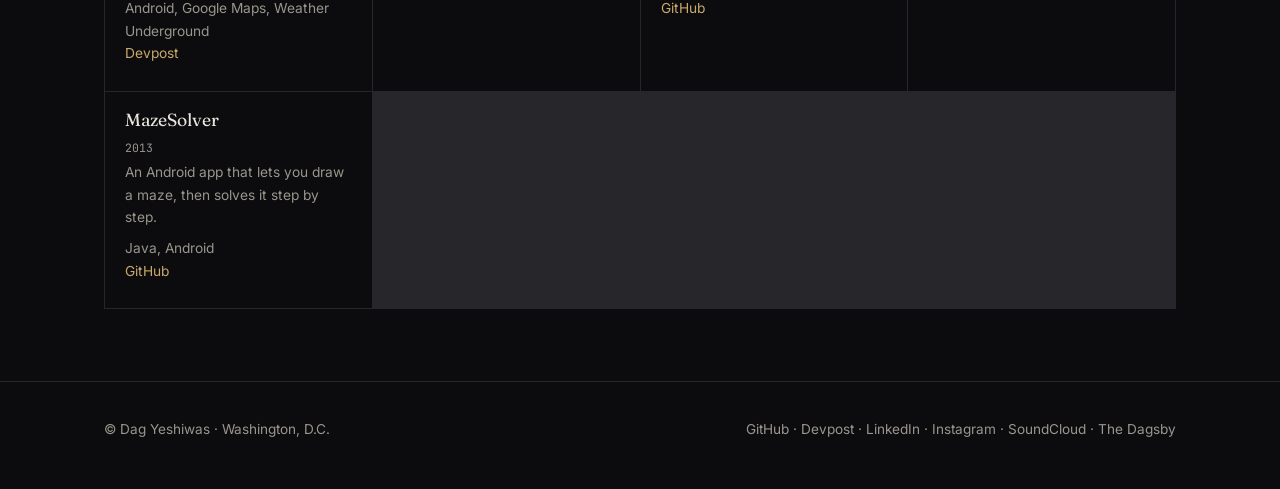
==== commit d36845f8: "Shorten the nav brand to Dag. and drop the Work kicker. Every page's top brand now reads Dag. The ho" ====
--- a/applications.html
+++ b/applications.html
@@ -12,7 +12,7 @@
 </head>
 <body>
 <header class="site-header"><div class="wrap">
-  <a class="brand" href="index.html">Dag Yeshiwas<span>.</span></a>
+  <a class="brand" href="index.html">Dag<span>.</span></a>
   <button class="nav-toggle" aria-expanded="false" aria-controls="nav">Menu</button>
   <ul class="nav" id="nav">
 <li><a href="day-job.html">Day Job</a></li>
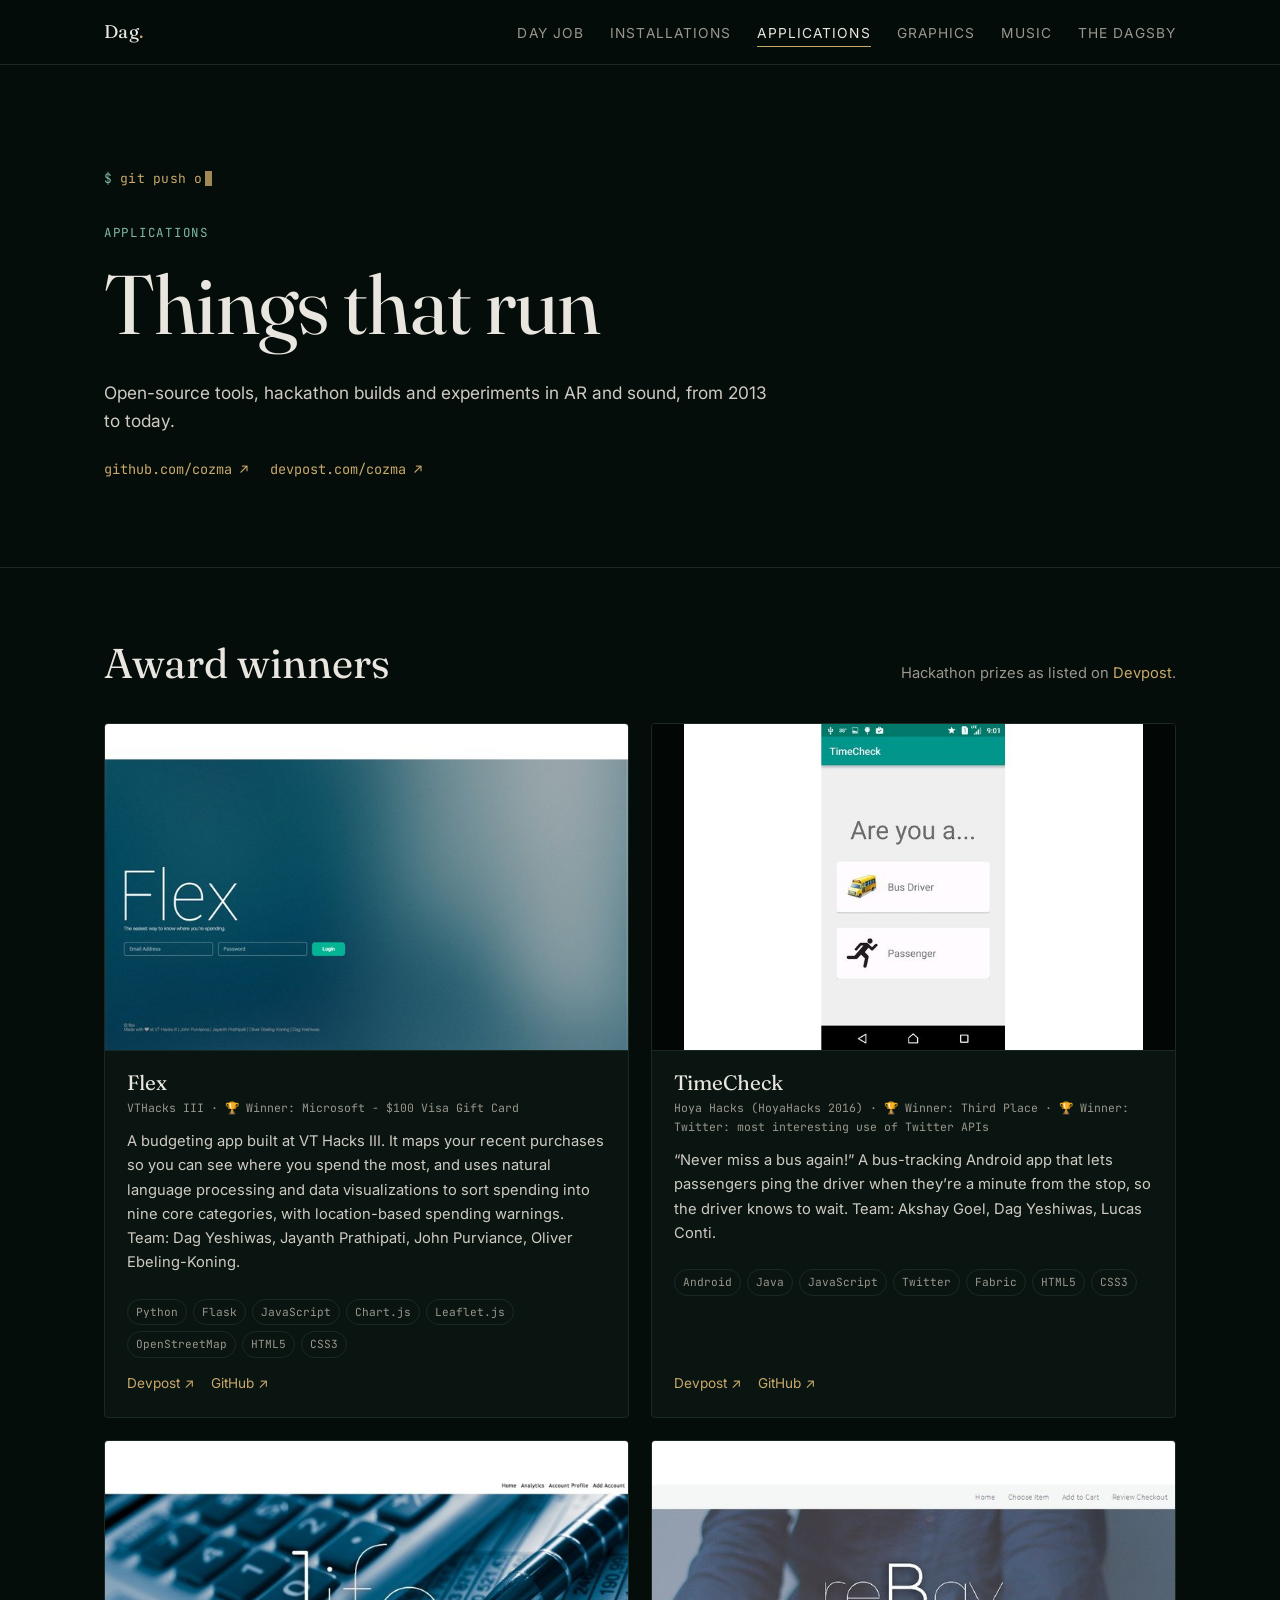
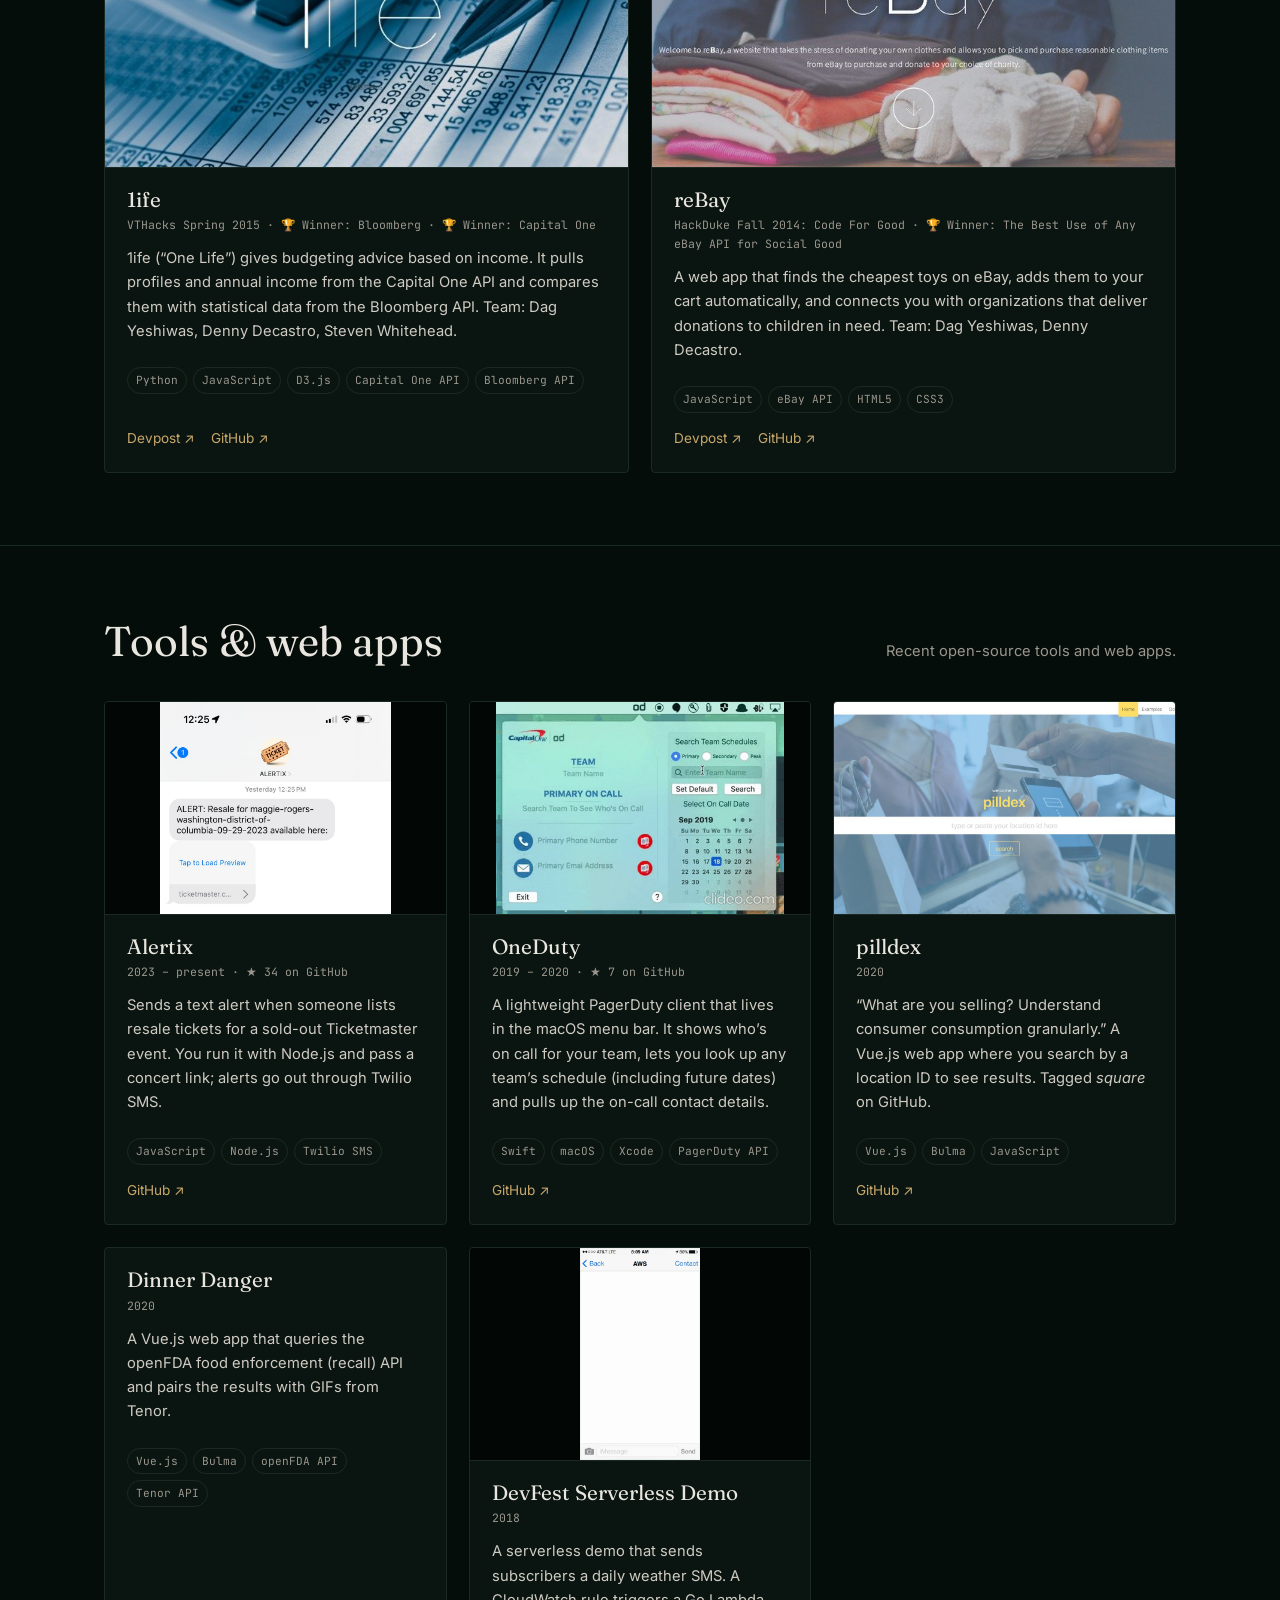
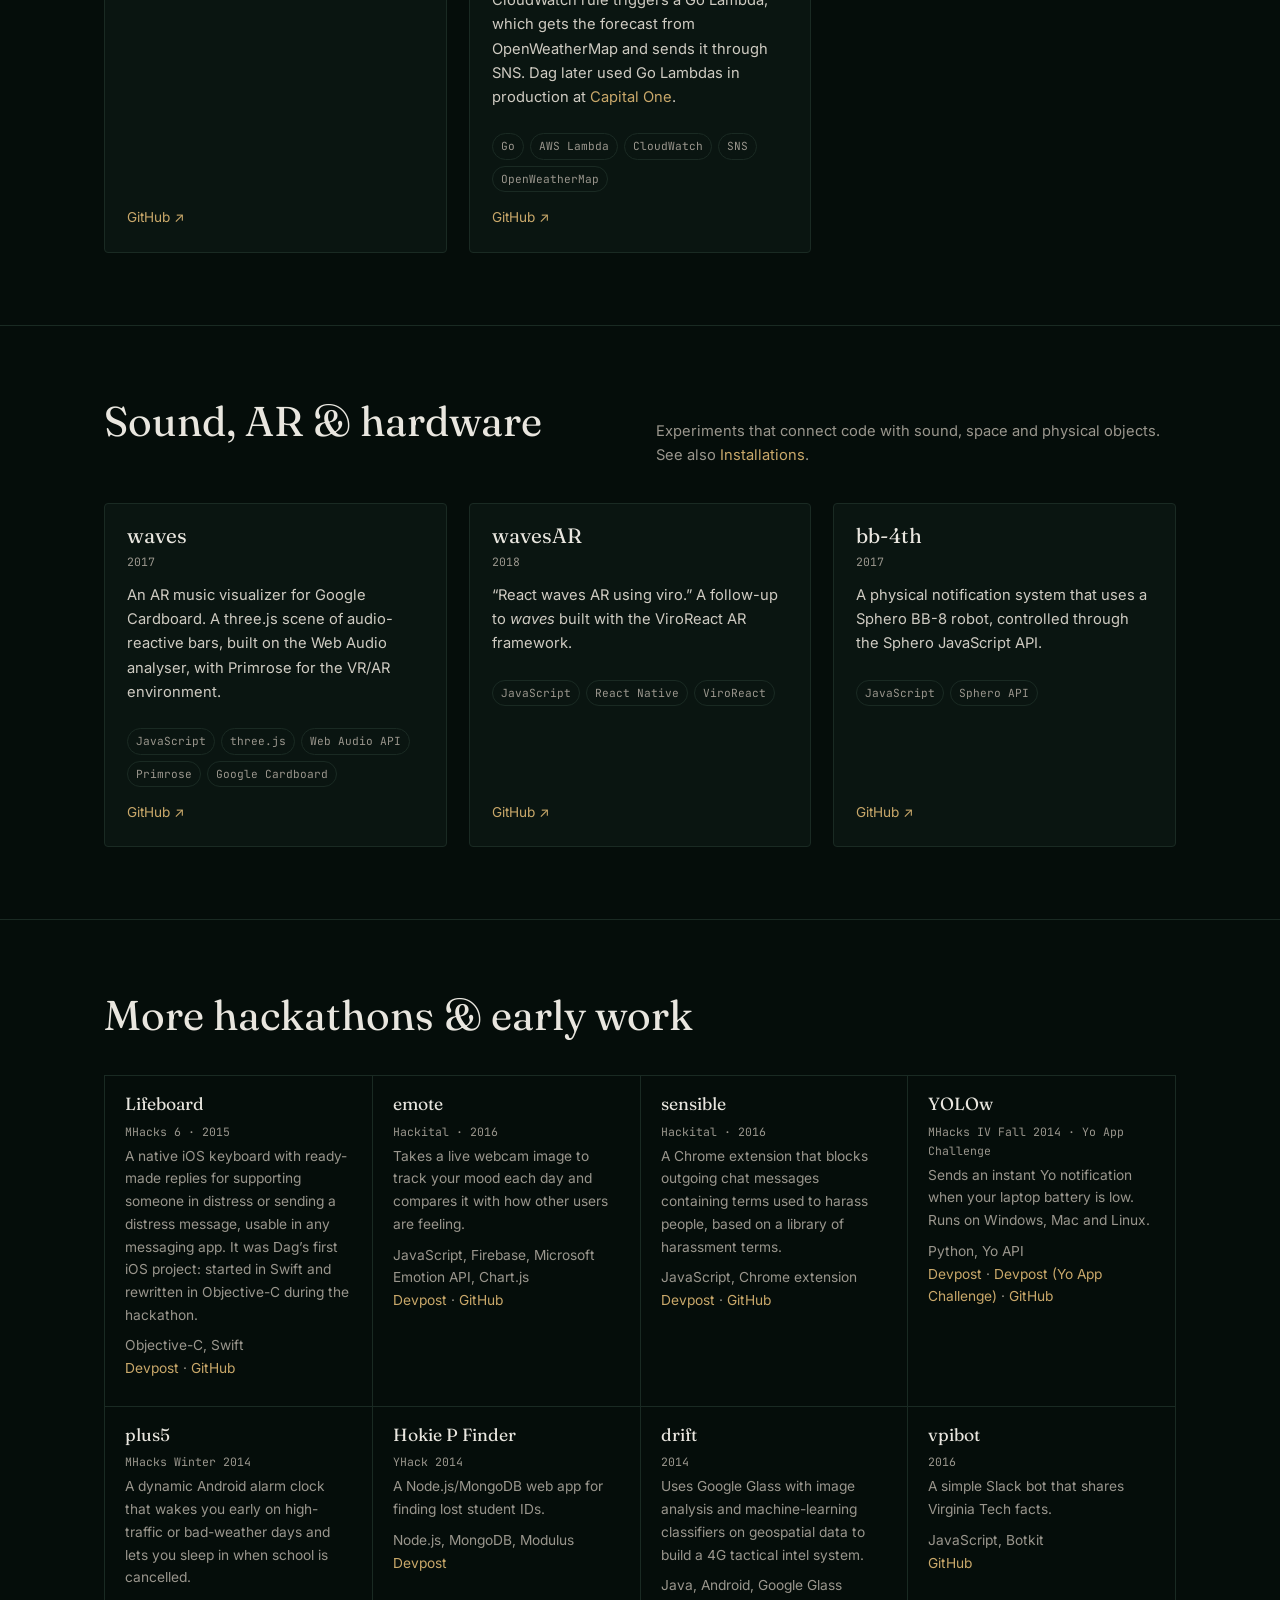
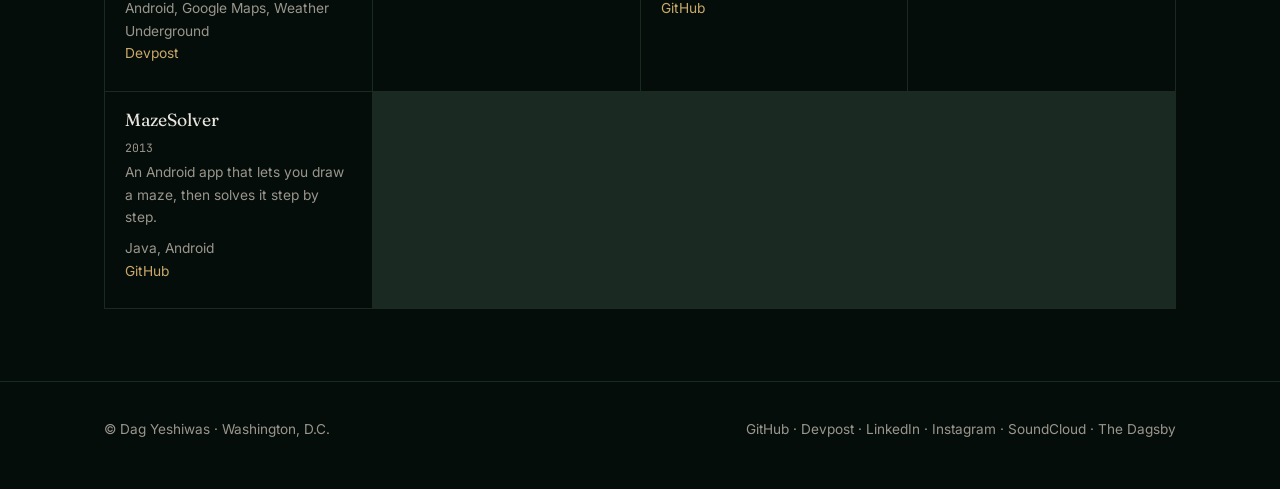
==== commit 56d7c92f: "Add per-page hero animations and a near-black green palette. Five pages replace the shared waveform " ====
--- a/applications.html
+++ b/applications.html
@@ -26,7 +26,7 @@
 <main>
 
 <div class="hero"><div class="wrap">
-  <div class="wave" data-bars="40" aria-hidden="true"></div>
+  <div class="anim anim-code" aria-hidden="true"></div>
   <p class="eyebrow">Applications</p>
   <h1>Things that run</h1>
   <p class="lede">Open-source tools, hackathon builds and experiments in AR and sound, from 2013 to today.</p>
--- a/assets/css/style.css
+++ b/assets/css/style.css
@@ -1,6 +1,6 @@
 /* Dag Yeshiwas — portfolio. Plain CSS, no build step. */
 :root{
-  --bg:#0c0c0e; --bg2:#141417; --line:#26262b; --text:#e9e6df; --muted:#9a968d;
+  --bg:#050d0a; --bg2:#0a1511; --line:#1a2a23; --text:#e9e6df; --muted:#9a968d;
   --accent:#c9a86a; --accent2:#7fb8a4;
   --serif:"Fraunces","Iowan Old Style","Palatino Linotype",Georgia,serif;
   --sans:"Inter",system-ui,-apple-system,"Segoe UI",Roboto,sans-serif;
@@ -16,7 +16,7 @@
 .wrap{max-width:var(--max);margin:0 auto;padding:0 24px}
 
 /* header / nav */
-.site-header{position:sticky;top:0;z-index:10;background:rgba(12,12,14,.86);backdrop-filter:blur(10px);border-bottom:1px solid var(--line)}
+.site-header{position:sticky;top:0;z-index:10;background:rgba(5,13,10,.86);backdrop-filter:blur(10px);border-bottom:1px solid var(--line)}
 .site-header .wrap{display:flex;align-items:center;justify-content:space-between;height:64px}
 .brand{font-family:var(--serif);font-size:1.15rem;color:var(--text);letter-spacing:.02em;border:0}
 .brand span{color:var(--accent)}
@@ -38,6 +38,64 @@
 @keyframes pulse{0%,100%{transform:scaleY(.35)}50%{transform:scaleY(1)}}
 @media (prefers-reduced-motion:reduce){.wave i{animation:none}}
 
+/* per-page hero motifs (same 34px footprint as .wave) */
+.anim{position:relative;height:34px;margin:0 0 28px;max-width:100%}
+.anim.paused,.anim.paused *{animation-play-state:paused!important}
+/* home: two drifting sine lines */
+.anim-sine{width:336px;overflow:hidden;-webkit-mask-image:linear-gradient(90deg,transparent,#000 14%,#000 86%,transparent);mask-image:linear-gradient(90deg,transparent,#000 14%,#000 86%,transparent)}
+.anim-sine .ln{position:absolute;left:0;top:0;width:672px;height:34px;animation:drift 7s linear infinite;will-change:transform}
+.anim-sine .ln svg{display:block;width:672px;height:34px;overflow:visible}
+.anim-sine .ln path{fill:none;stroke-linecap:round}
+.anim-sine .l1 path{stroke:var(--accent);stroke-width:1.6;opacity:.85}
+.anim-sine .l2{animation-duration:11s;animation-direction:reverse}
+.anim-sine .l2 path{stroke:var(--accent2);stroke-width:1.2;opacity:.5}
+.anim-sine .l1 svg{animation:breathe 4.8s ease-in-out infinite;transform-origin:50% 50%}
+@keyframes drift{to{transform:translateX(-336px)}}
+@keyframes breathe{0%,100%{transform:scaleY(.55)}50%{transform:scaleY(1)}}
+/* day job: packets flowing between nodes */
+.anim-flow{width:300px;overflow:hidden}
+.anim-flow::before{content:"";position:absolute;left:0;right:0;top:50%;height:1px;background:var(--line)}
+.anim-flow b{position:absolute;top:50%;width:9px;height:9px;margin:-4.5px 0 0 -4.5px;border:1px solid var(--muted);border-radius:50%;background:var(--bg);opacity:.7;animation:node 2.4s ease-out infinite}
+.anim-flow .pk{position:absolute;left:0;top:50%;width:100%;height:0;animation:travel 4.8s linear infinite;will-change:transform}
+.anim-flow .pk::after{content:"";position:absolute;left:-18px;top:-1px;width:18px;height:2px;border-radius:2px;background:linear-gradient(90deg,transparent,var(--accent))}
+@keyframes travel{from{transform:translateX(0)}to{transform:translateX(100%)}}
+@keyframes node{0%,4%{border-color:var(--accent);background:var(--accent);opacity:1}30%,100%{border-color:var(--muted);background:var(--bg);opacity:.7}}
+/* applications: a line of code typing out */
+.anim-code{display:flex;align-items:center;font:13px/1 var(--mono);color:var(--muted);white-space:nowrap;overflow:hidden;letter-spacing:.02em}
+.anim-code .pr{color:var(--accent2);margin-right:.6em}
+.anim-code .tx{color:var(--accent)}
+.anim-code .tx em{font-style:normal;color:var(--text);opacity:.75}
+.anim-code .cur{display:inline-block;width:7px;height:15px;margin-left:2px;background:var(--accent);opacity:.8;animation:blink 1.06s steps(1) infinite}
+@keyframes blink{50%{opacity:0}}
+/* graphics: nested wireframe cubes */
+.anim-cube{display:flex;align-items:center;gap:30px;width:max-content;padding:0 4px;perspective:420px}
+.anim-cube .cb{--h:12px;position:relative;width:24px;height:24px;transform-style:preserve-3d;animation:spin 14s linear infinite}
+.anim-cube .cb .cb{--h:6px;position:absolute;left:6px;top:6px;width:12px;height:12px;animation:spin 9s linear infinite reverse}
+.anim-cube .cb>i{position:absolute;inset:0;border:1px solid var(--accent);opacity:.75}
+.anim-cube .cb .cb>i{border-color:var(--accent2);opacity:.8}
+.anim-cube .cb>i:nth-child(1){transform:translateZ(var(--h))}
+.anim-cube .cb>i:nth-child(2){transform:rotateY(180deg) translateZ(var(--h))}
+.anim-cube .cb>i:nth-child(3){transform:rotateY(90deg) translateZ(var(--h))}
+.anim-cube .cb>i:nth-child(4){transform:rotateY(-90deg) translateZ(var(--h))}
+.anim-cube .cb>i:nth-child(5){transform:rotateX(90deg) translateZ(var(--h))}
+.anim-cube .cb>i:nth-child(6){transform:rotateX(-90deg) translateZ(var(--h))}
+@keyframes spin{from{transform:rotateX(-24deg) rotateY(0)}to{transform:rotateX(-24deg) rotateY(360deg)}}
+/* the dagsby: string lights twinkling */
+.anim-lights{width:320px}
+.anim-lights svg{position:absolute;inset:0;width:100%;height:100%;overflow:visible}
+.anim-lights path{fill:none;stroke:var(--muted);stroke-width:1;opacity:.45;vector-effect:non-scaling-stroke}
+.anim-lights i{position:absolute;width:5px;height:7px;margin-left:-2.5px;border-radius:50% 50% 45% 45%/40% 40% 60% 60%;background:var(--accent);opacity:.35;animation:twinkle 4.2s ease-in-out infinite}
+.anim-lights i::before{content:"";position:absolute;left:50%;top:50%;width:22px;height:22px;margin:-11px 0 0 -11px;border-radius:50%;background:radial-gradient(circle,rgba(201,168,106,.45),rgba(201,168,106,0) 65%);opacity:0;animation:inherit;animation-name:glow}
+@keyframes twinkle{0%,100%{opacity:.35}45%,55%{opacity:1}}
+@keyframes glow{0%,100%{opacity:0}45%,55%{opacity:1}}
+@media (prefers-reduced-motion:reduce){
+  .anim *,.anim *::before,.anim *::after{animation:none!important}
+  .anim-lights i{opacity:.8}
+  .anim-cube .cb{transform:rotateX(-24deg) rotateY(35deg)}
+  .anim-cube .cb .cb{transform:rotateX(-24deg) rotateY(-50deg)}
+  .anim-lights i:nth-child(3n+2)::before{opacity:.8}
+}
+
 /* hero */
 .hero{padding:96px 0 72px;border-bottom:1px solid var(--line)}
 .eyebrow{font-family:var(--mono);font-size:.78rem;letter-spacing:.14em;text-transform:uppercase;color:var(--accent2);margin:0 0 14px}
@@ -80,7 +138,7 @@
 .project h2{font-size:clamp(2rem,4vw,3rem)}
 .media figure{margin:0 0 18px}
 .media figcaption{font-size:.78rem;color:var(--muted);margin-top:8px}
-.media img{border-radius:3px;border:1px solid var(--line);width:100%}
+.media img{border-radius:3px;border:1px solid var(--line);width:100%;height:auto}
 .media .pair{display:grid;grid-template-columns:1fr 1fr;gap:14px}
 blockquote.placard{margin:0 0 18px;padding:4px 0 4px 20px;border-left:2px solid var(--accent);font-family:var(--serif);font-size:1.08rem;line-height:1.6;color:#ddd8cd}
 blockquote.ig{margin:0 0 18px;padding:14px 18px;background:var(--bg2);border:1px solid var(--line);border-radius:4px;font-size:.92rem;color:#d6d2c9}
@@ -101,7 +159,7 @@
 /* applications grid */
 .apps{display:grid;grid-template-columns:repeat(auto-fill,minmax(320px,1fr));gap:22px}
 .app{background:var(--bg2);border:1px solid var(--line);border-radius:4px;overflow:hidden;display:flex;flex-direction:column}
-.app .shot{background:#000;aspect-ratio:16/10;overflow:hidden;border-bottom:1px solid var(--line)}
+.app .shot{background:#020705;aspect-ratio:16/10;overflow:hidden;border-bottom:1px solid var(--line)}
 .app .shot img{width:100%;height:100%;object-fit:cover;object-position:top}
 .app .shot.contain img{object-fit:contain}
 .app .body{padding:20px 22px 22px;display:flex;flex-direction:column;flex:1}
@@ -139,14 +197,14 @@
 /* graphics gallery + lightbox */
 .gallery{columns:3 280px;column-gap:18px}
 .gitem{break-inside:avoid;margin:0 0 22px}
-.gthumb{display:block;width:100%;padding:0;border:1px solid var(--line);background:#000;cursor:zoom-in;border-radius:3px;overflow:hidden}
+.gthumb{display:block;width:100%;padding:0;border:1px solid var(--line);background:#020705;cursor:zoom-in;border-radius:3px;overflow:hidden}
 .gthumb img{width:100%;height:auto;max-height:520px;object-fit:cover;object-position:top;transition:transform .4s,opacity .3s;opacity:.92}
 .gthumb:hover img{transform:scale(1.02);opacity:1}
 .gitem figcaption{display:flex;align-items:baseline;gap:10px;flex-wrap:wrap;margin-top:8px;font-size:.88rem}
 .gitem .rank{font-family:var(--mono);font-size:.7rem;color:var(--accent)}
 .gitem figcaption a{color:var(--text)}
 .gmeta{font-family:var(--mono);font-size:.7rem;color:var(--muted);margin-left:auto}
-.lightbox{position:fixed;inset:0;z-index:50;background:rgba(5,5,6,.94);display:flex;align-items:center;justify-content:center;padding:4vh 4vw}
+.lightbox{position:fixed;inset:0;z-index:50;background:rgba(2,6,4,.95);display:flex;align-items:center;justify-content:center;padding:4vh 4vw}
 .lightbox[hidden]{display:none}
 .lightbox figure{margin:0;max-width:100%;max-height:100%;display:flex;flex-direction:column;align-items:center}
 .lightbox img{max-width:92vw;max-height:80vh;object-fit:contain;border:1px solid var(--line)}
@@ -182,9 +240,9 @@
 .car-open:focus-visible{outline:2px solid var(--accent);outline-offset:2px}
 .car-cap{display:flex;flex-direction:column;gap:2px;margin:10px 0 0;font-size:.88rem}
 .car-cap .gmeta{margin-left:0}
-.car-btn{position:absolute;top:220px;transform:translateY(-50%);z-index:2;width:46px;height:46px;border-radius:50%;border:1px solid var(--line);background:rgba(12,12,14,.85);color:var(--text);font-size:1.2rem;cursor:pointer;transition:background .2s,opacity .2s}
+.car-btn{position:absolute;top:220px;transform:translateY(-50%);z-index:2;width:46px;height:46px;border-radius:50%;border:1px solid var(--line);background:rgba(5,13,10,.85);color:var(--text);font-size:1.2rem;cursor:pointer;transition:background .2s,opacity .2s}
 .car-btn:hover{background:var(--accent);color:var(--bg)}
-.car-btn:disabled{opacity:.25;cursor:default;background:rgba(12,12,14,.85);color:var(--text)}
+.car-btn:disabled{opacity:.25;cursor:default;background:rgba(5,13,10,.85);color:var(--text)}
 .car-prev{left:-14px}.car-next{right:-14px}
 .car-dots{display:flex;justify-content:center;gap:8px;margin-top:18px}
 .car-dot{width:9px;height:9px;padding:0;border-radius:50%;border:1px solid var(--muted);background:transparent;cursor:pointer}
@@ -214,3 +272,18 @@
 .review-feature cite{display:block;font-style:normal;font-size:.88rem;margin-top:6px}
 .review-sm p{font-size:.98rem}
 @media (max-width:640px){.review-feature{padding:24px 20px}.review-feature p{font-size:1.05rem}.review-feature p:first-of-type{font-size:1.3rem}}
+
+/* Nicegroove radio section (music page) */
+.radio{display:grid;grid-template-columns:1fr 1.1fr;gap:48px;align-items:start}
+.radio-copy p{margin:0 0 4px;max-width:560px}
+.radio .meta{display:flex;flex-wrap:wrap;gap:8px 18px;font-family:var(--mono);font-size:.76rem;color:var(--muted);margin:18px 0 24px;letter-spacing:.04em}
+.radio .meta b{color:var(--text);font-weight:400}
+.radio .embed{background:var(--bg2);border:1px solid var(--line);border-radius:4px;overflow:hidden;min-height:120px}
+.radio .embed iframe{display:block}
+.radio h4{margin-top:26px}
+.episodes{list-style:none;margin:0;padding:0;border-top:1px solid var(--line)}
+.episodes li{display:grid;grid-template-columns:110px 1fr;gap:2px 16px;padding:11px 0;border-bottom:1px solid var(--line);font-size:.88rem;line-height:1.4}
+.episodes .ep-date{font-family:var(--mono);font-size:.74rem;color:var(--muted);letter-spacing:.04em;padding-top:2px}
+.episodes a{overflow-wrap:anywhere}
+.episodes .ep-note{grid-column:2;font-size:.78rem;color:var(--muted)}
+@media (max-width:820px){.radio{grid-template-columns:1fr;gap:32px}.episodes li{grid-template-columns:1fr}.episodes .ep-note{grid-column:1}}
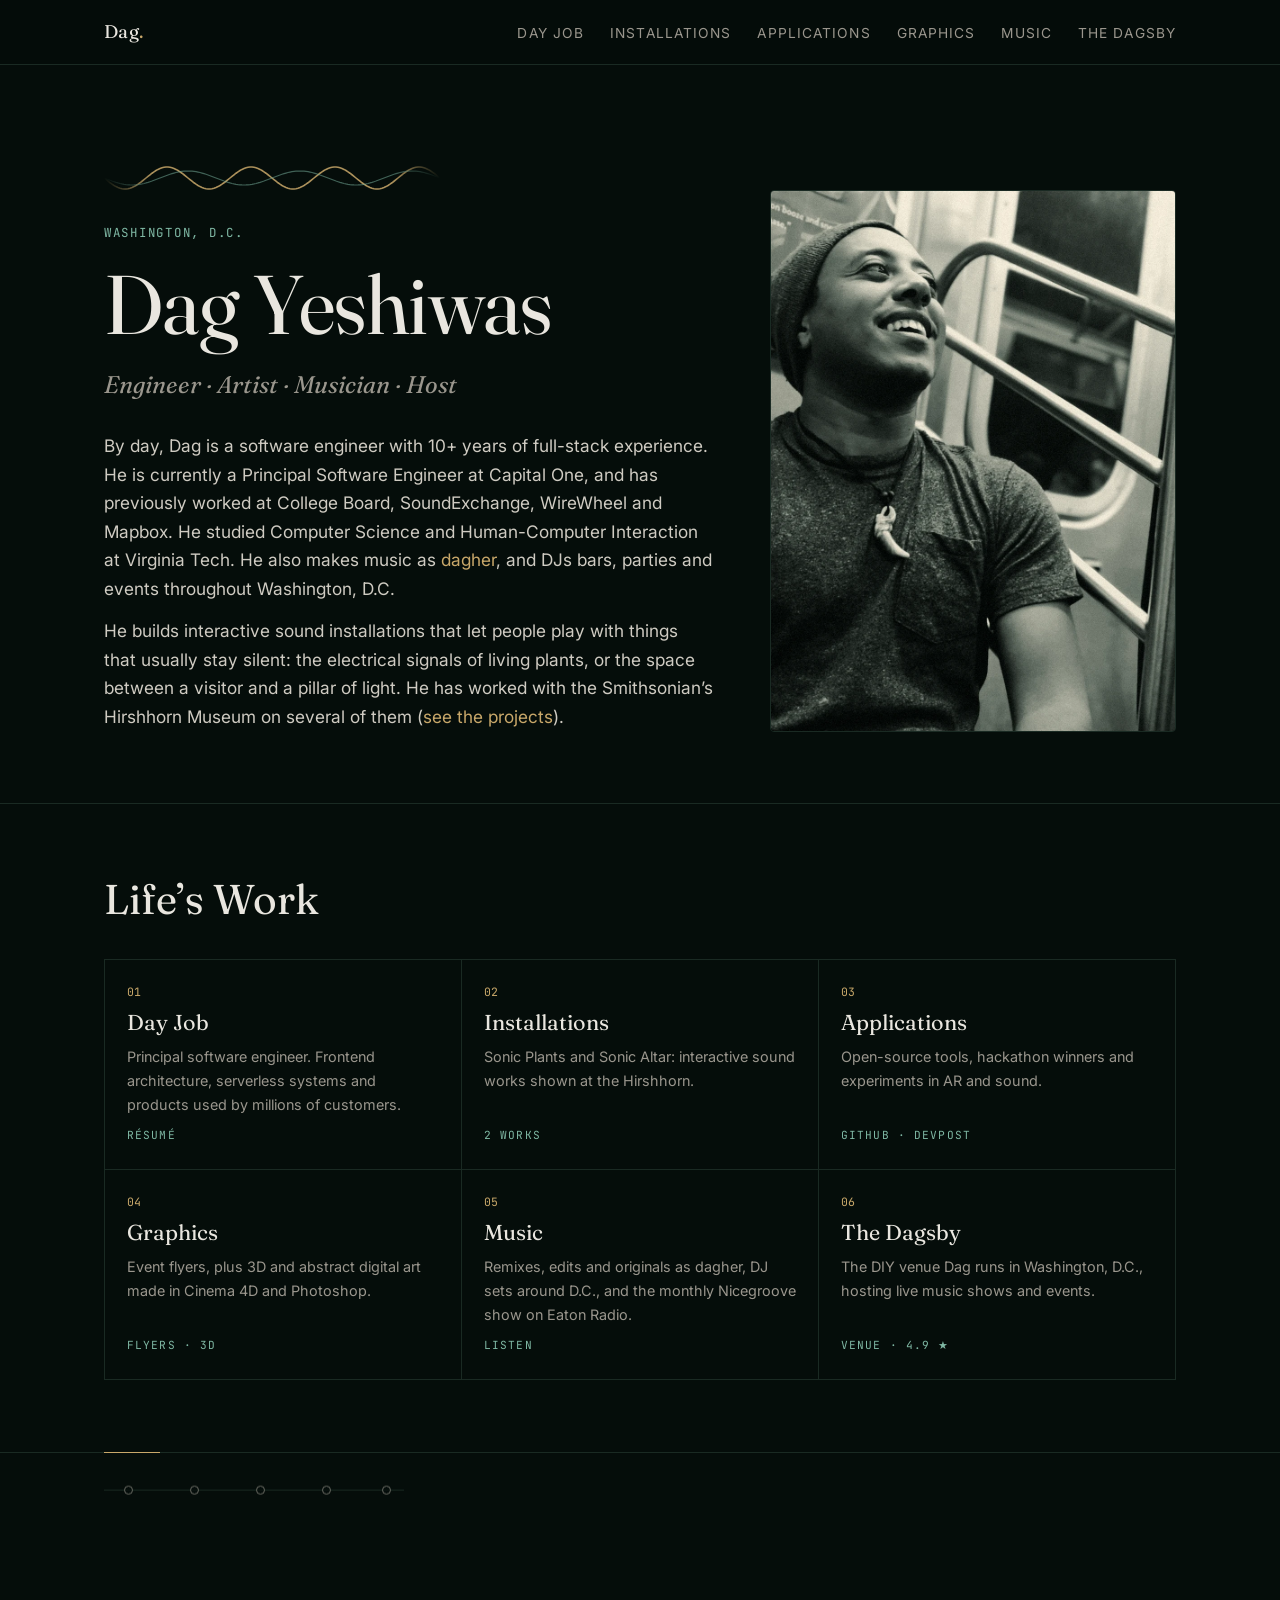
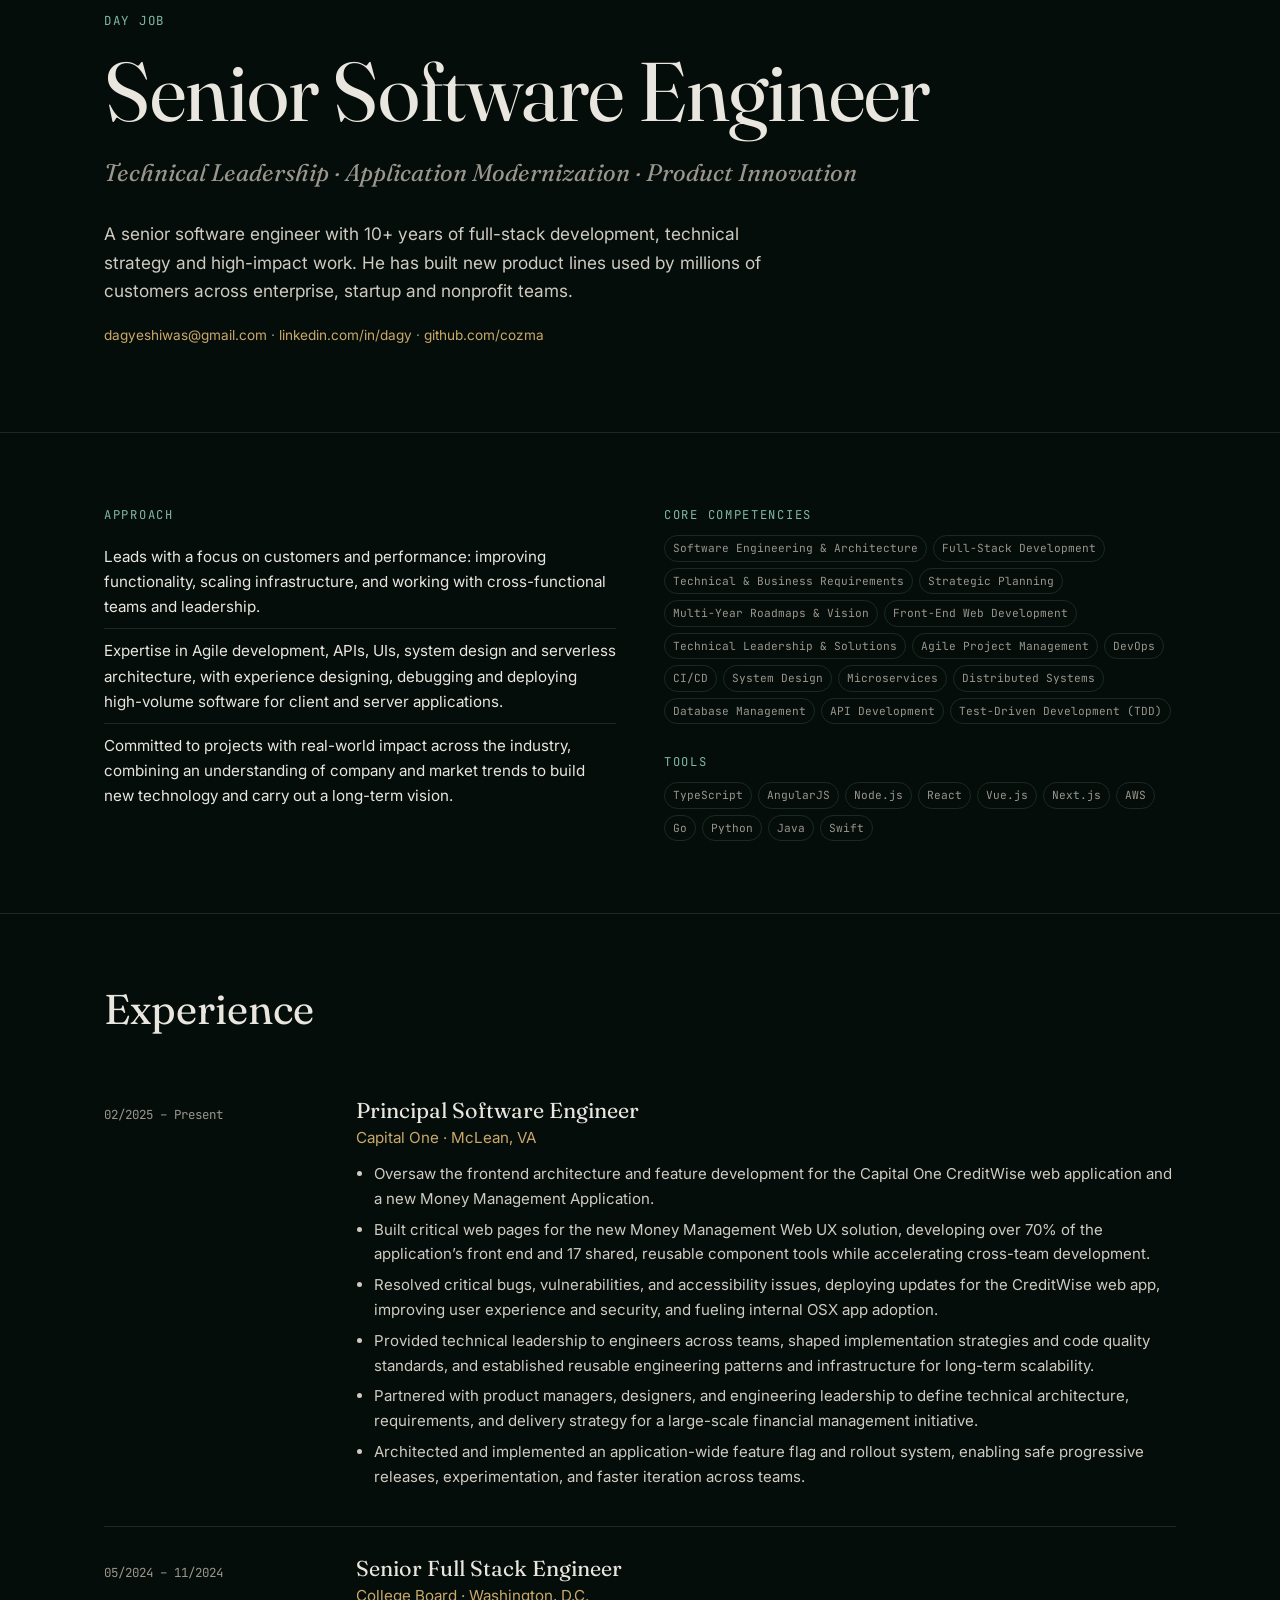
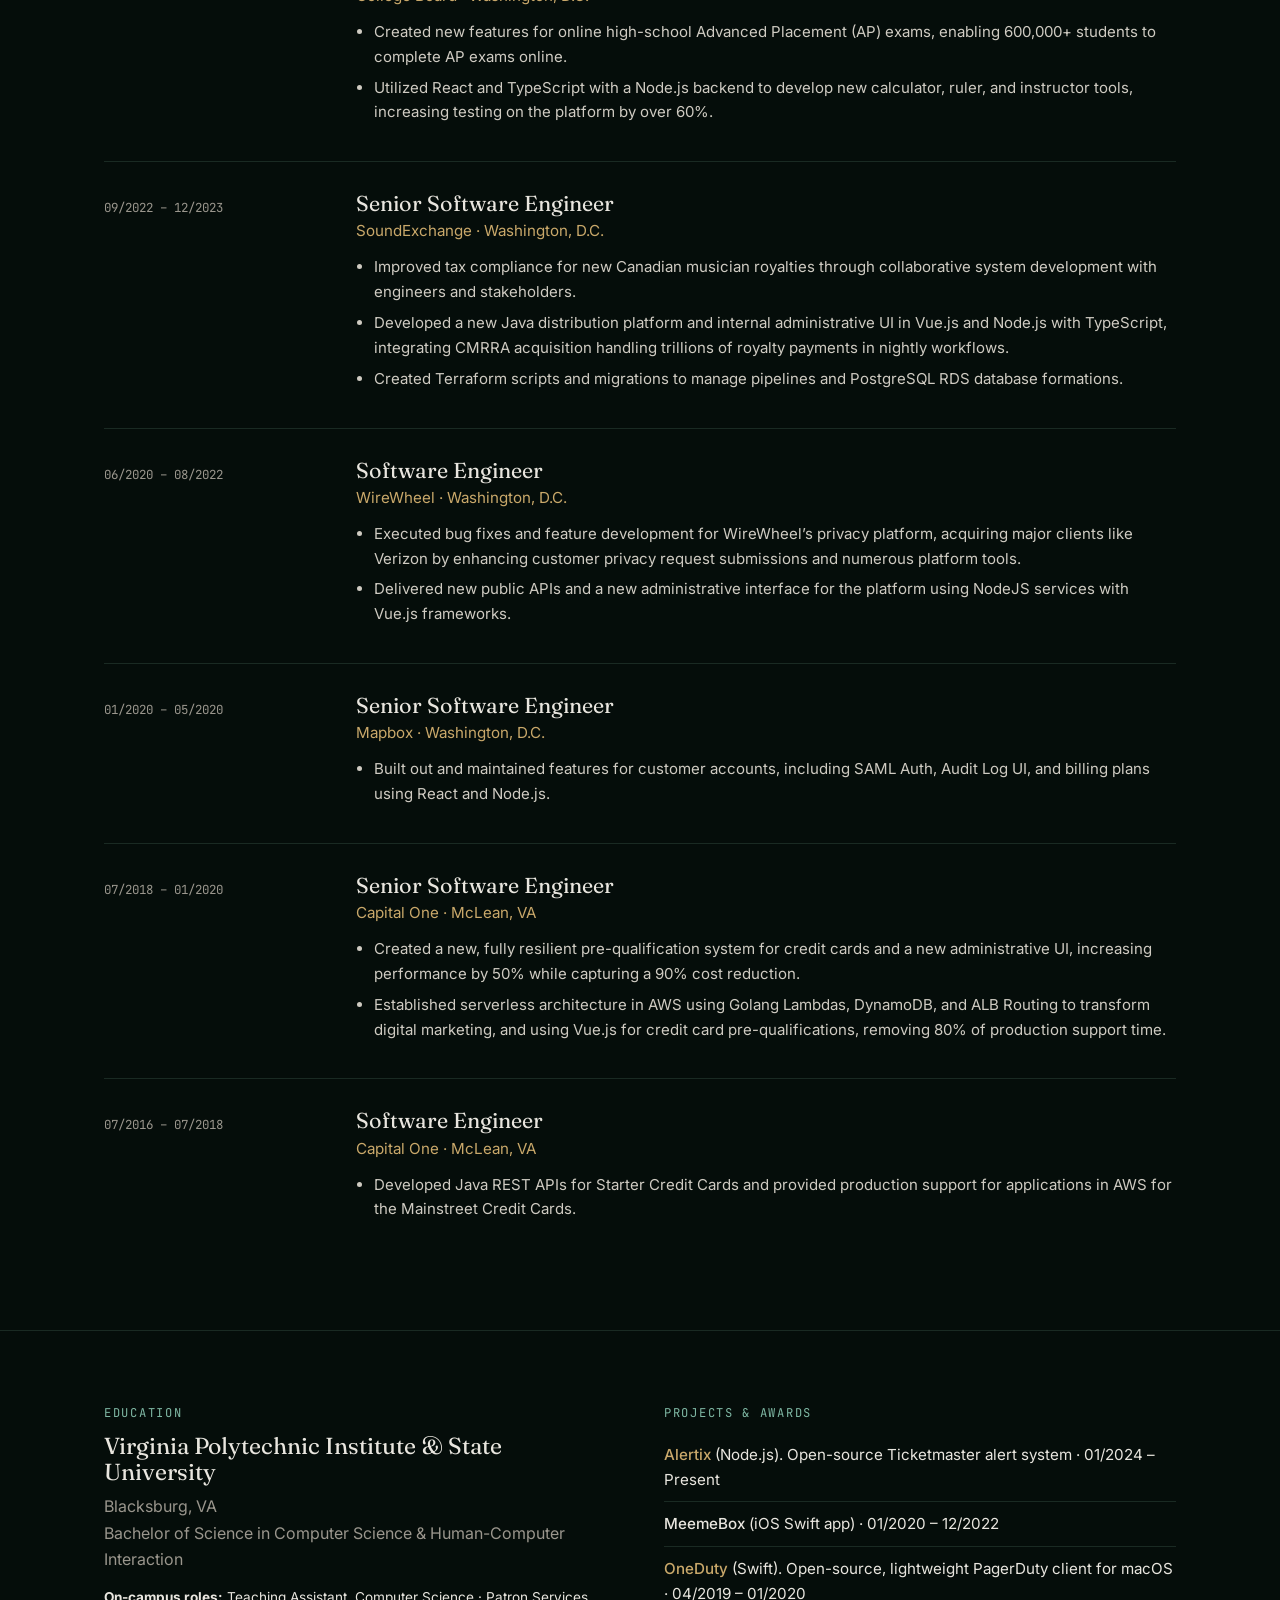
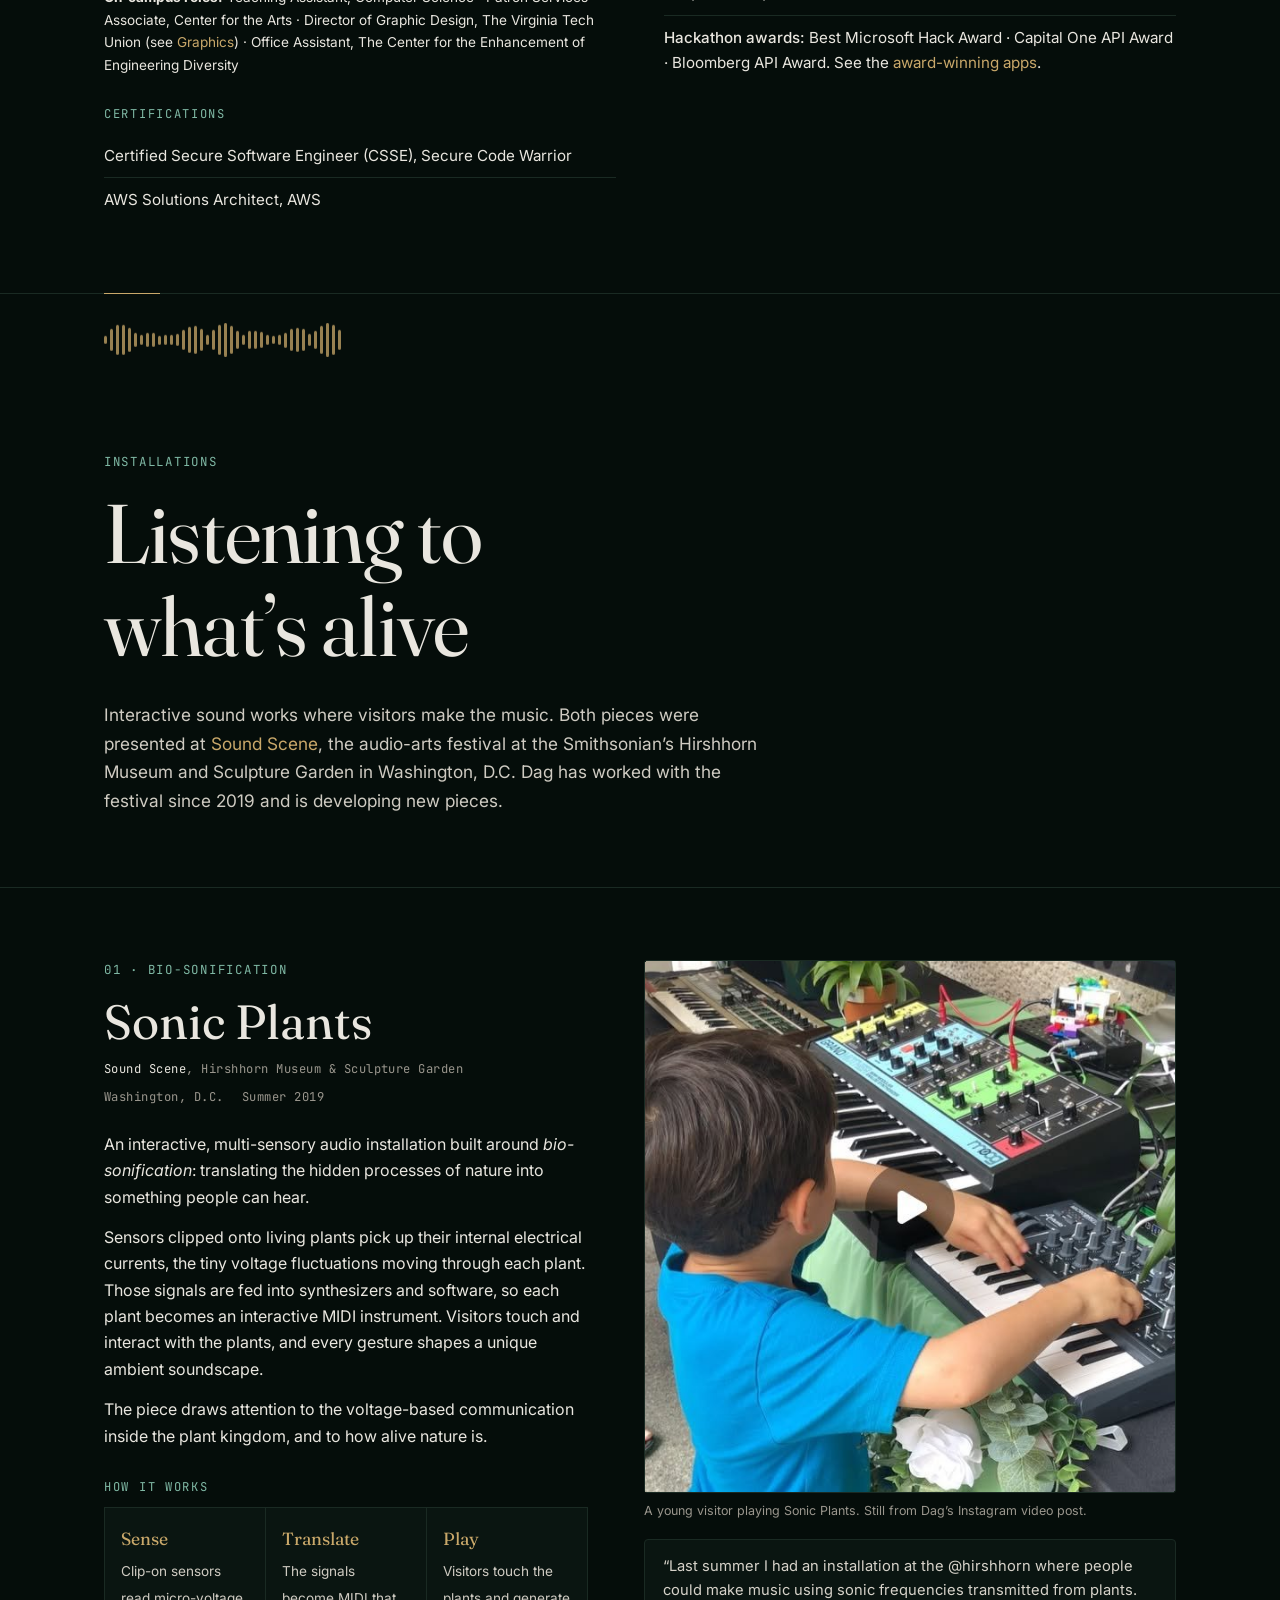
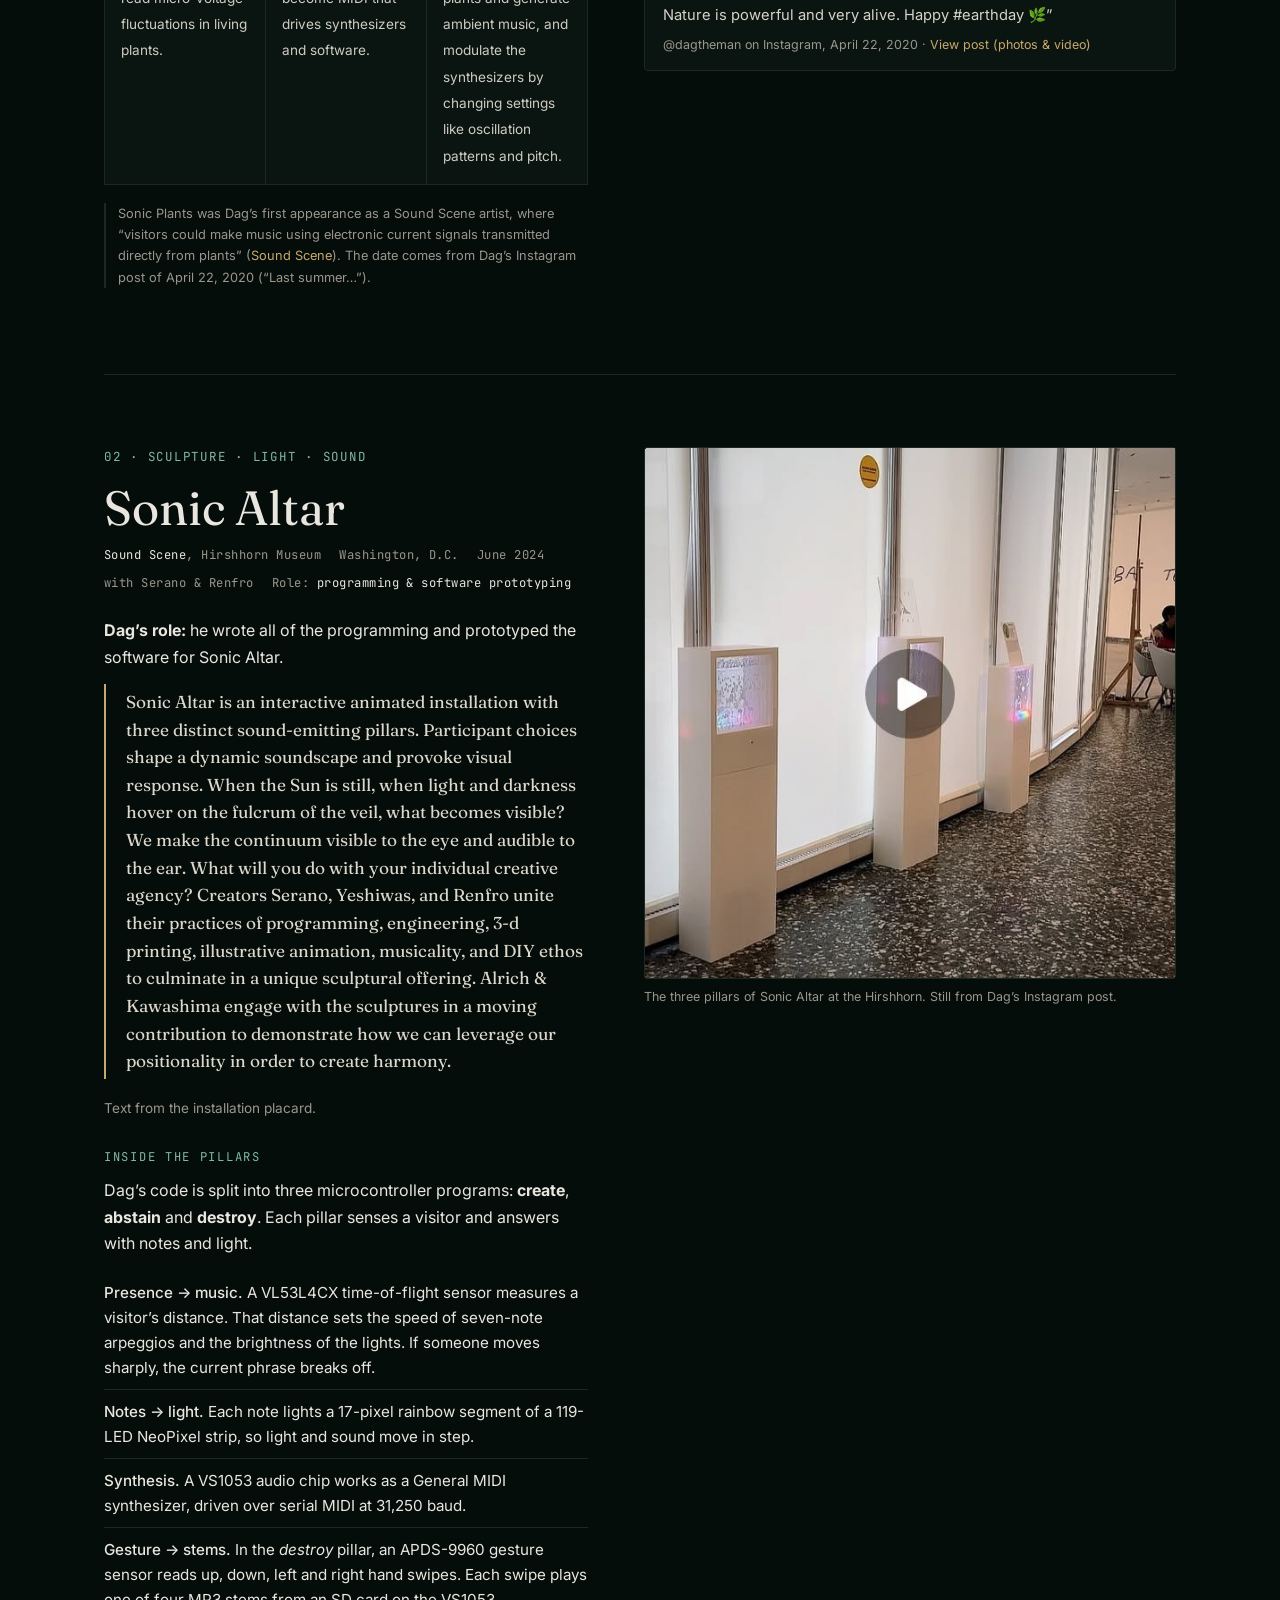
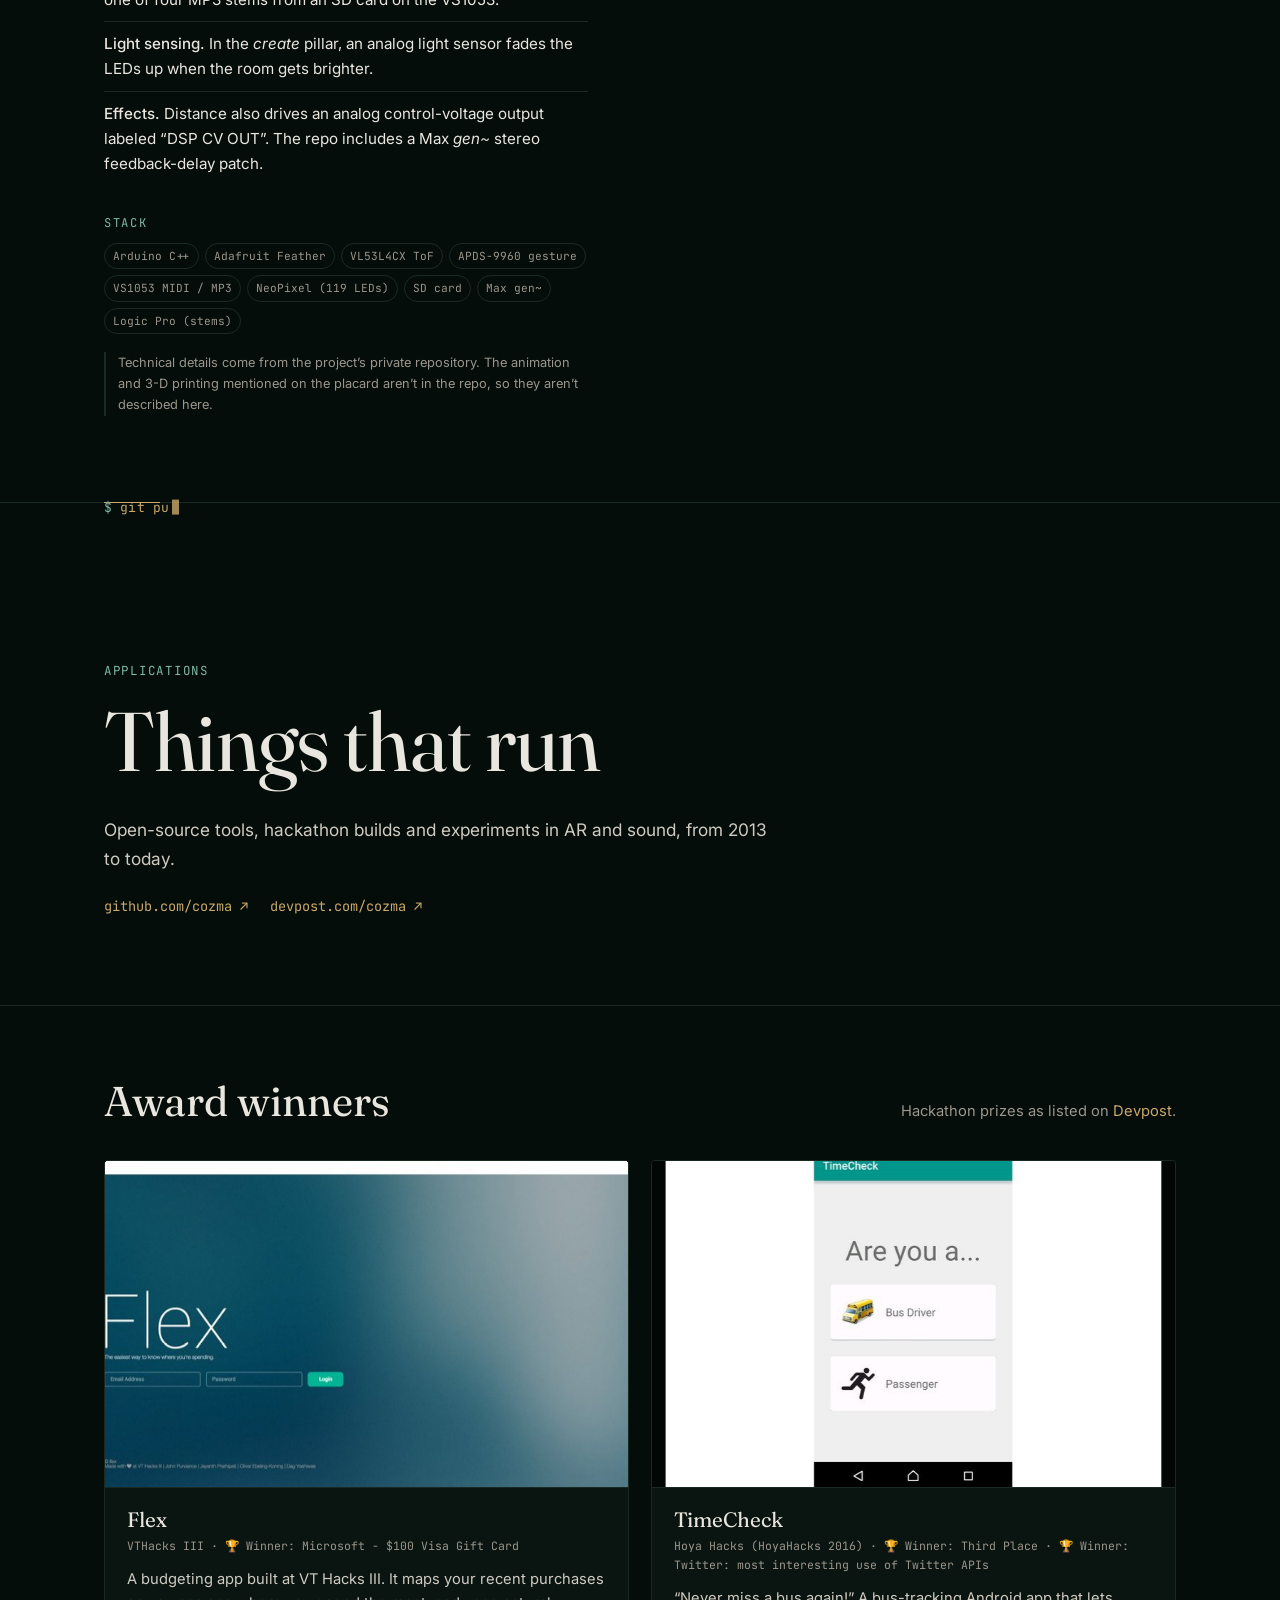
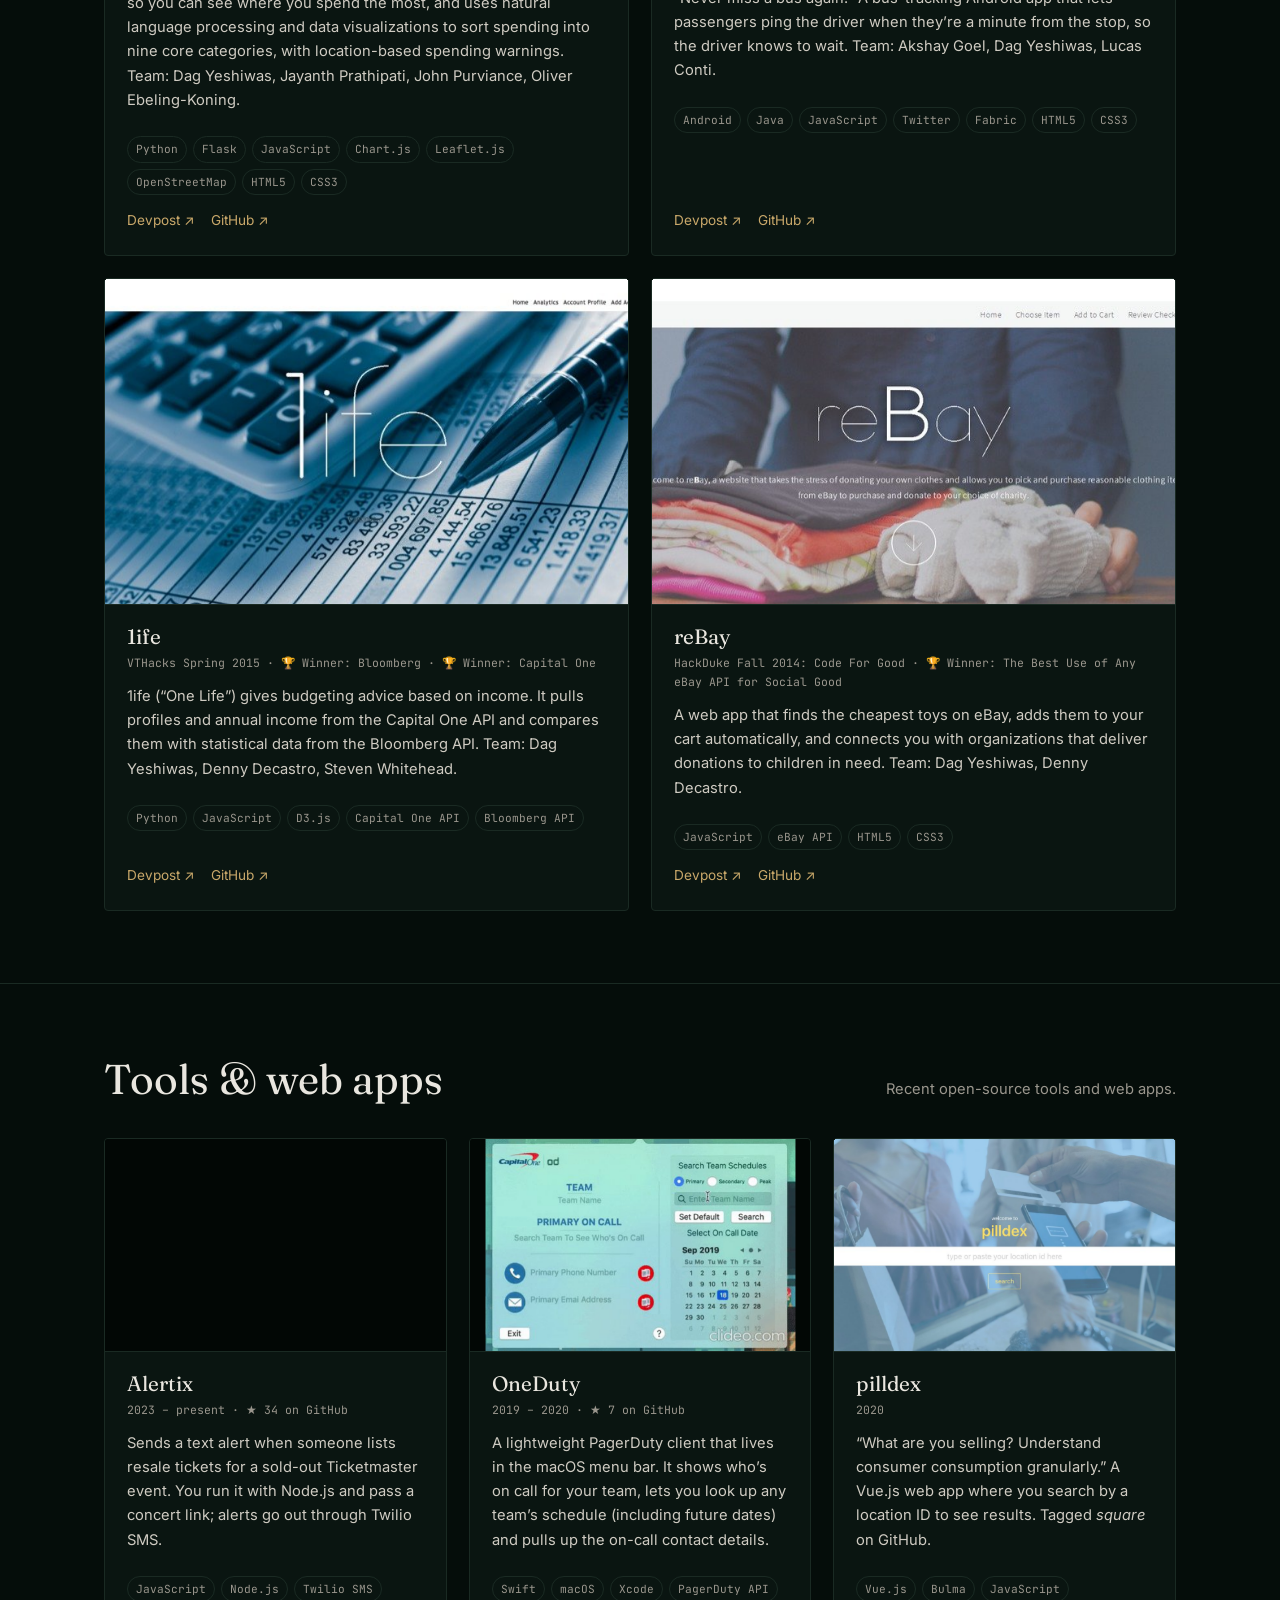
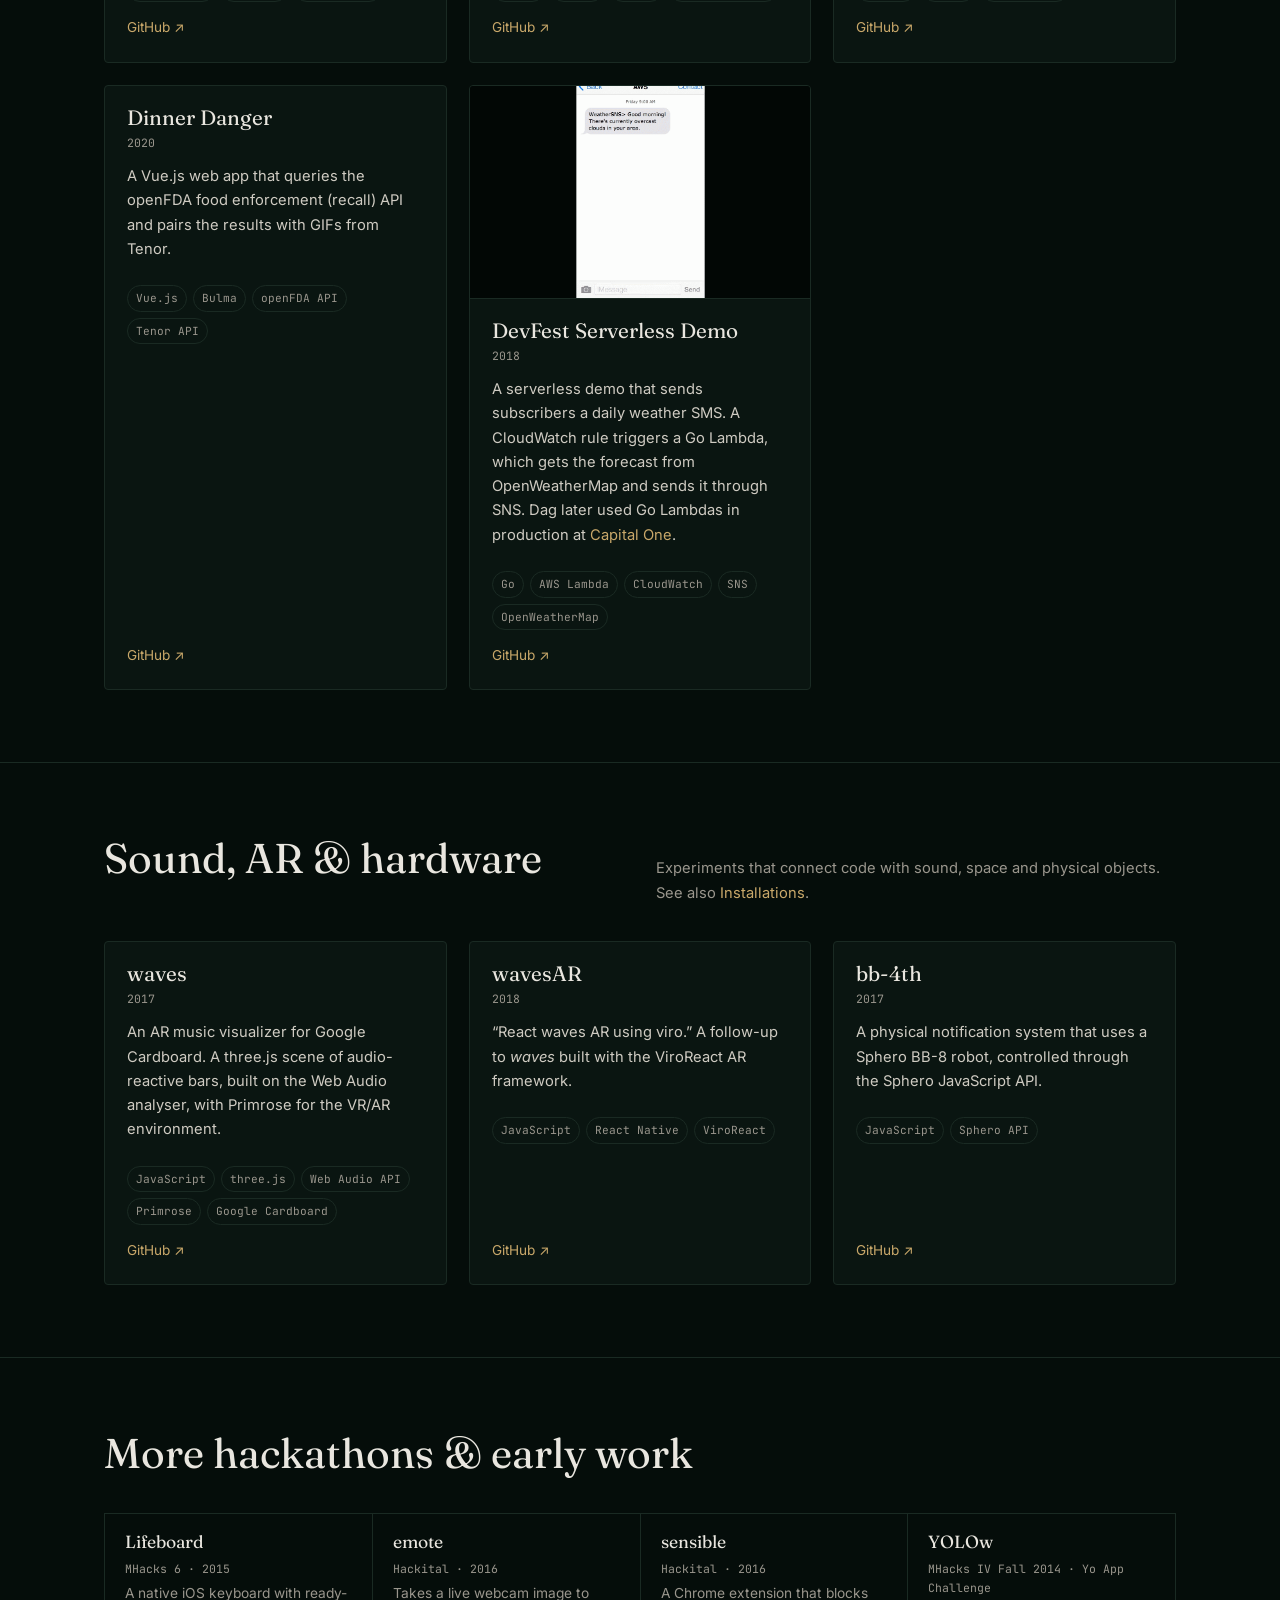
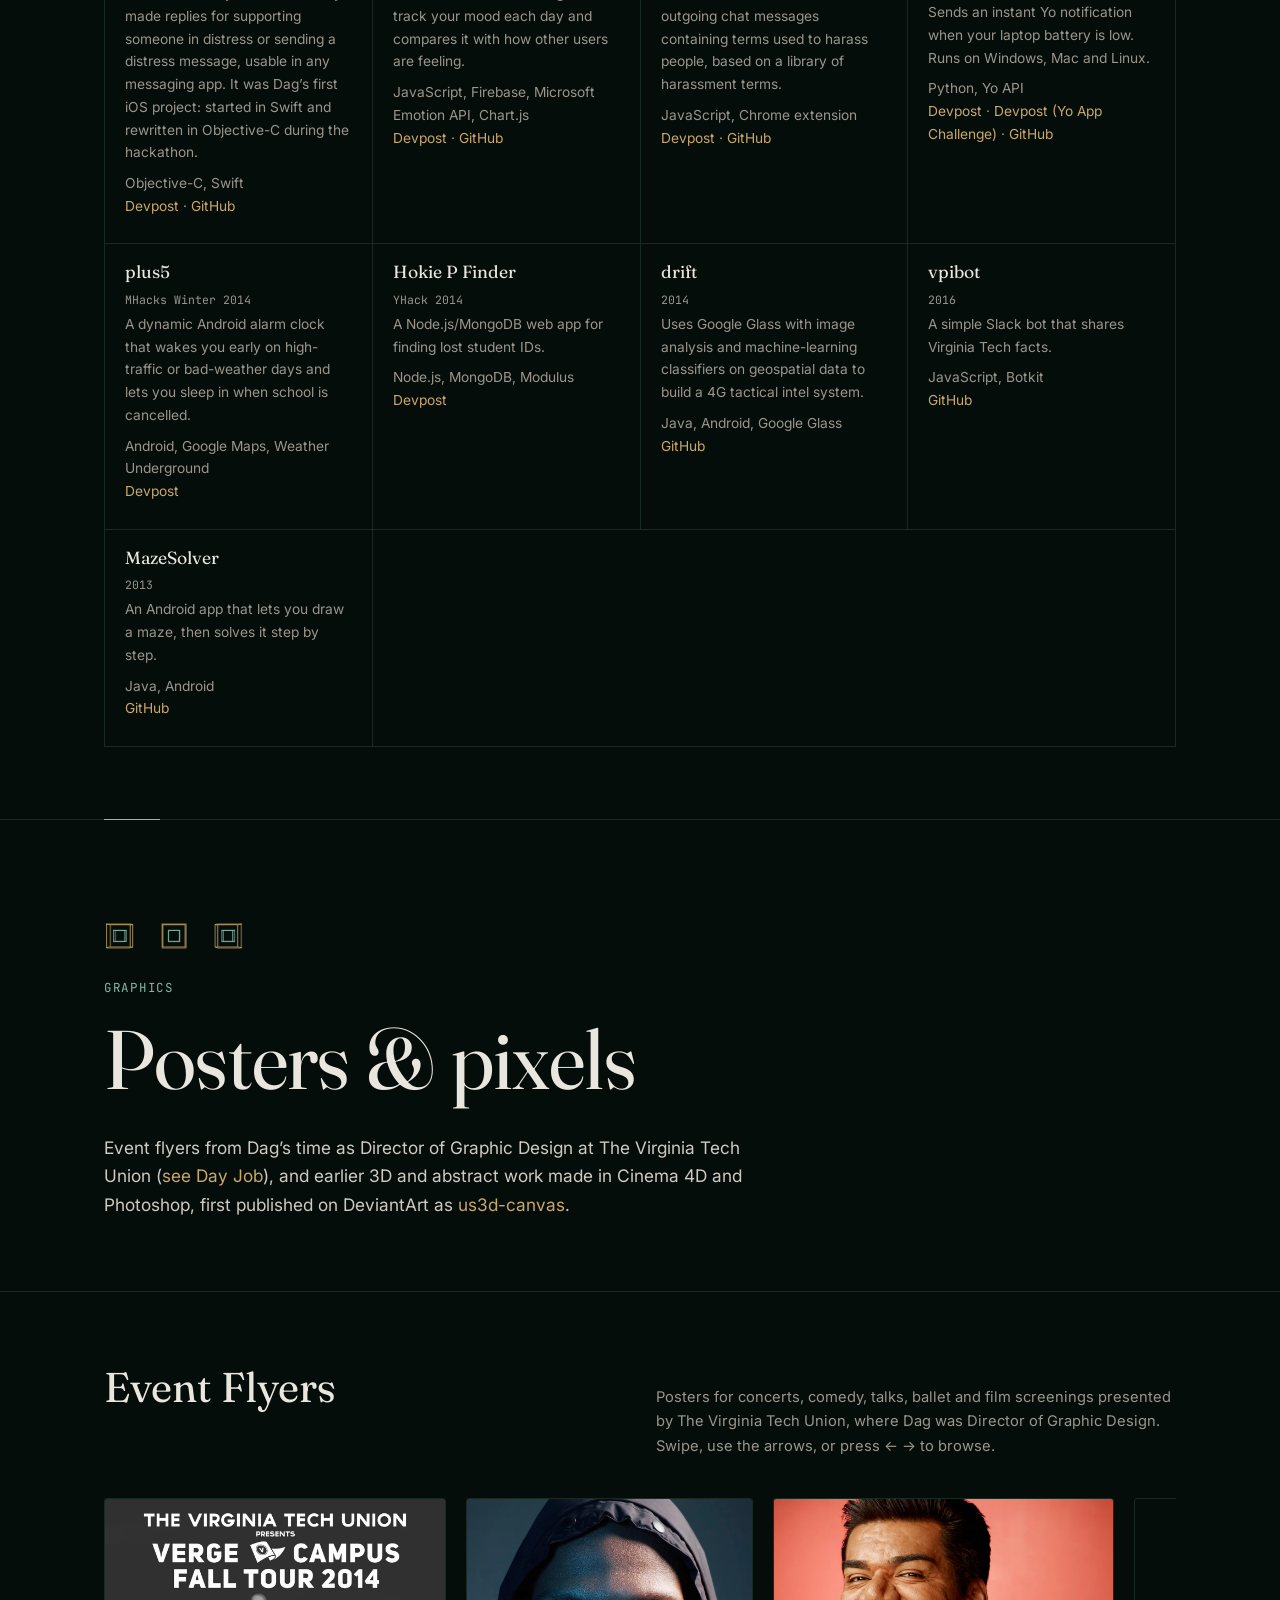
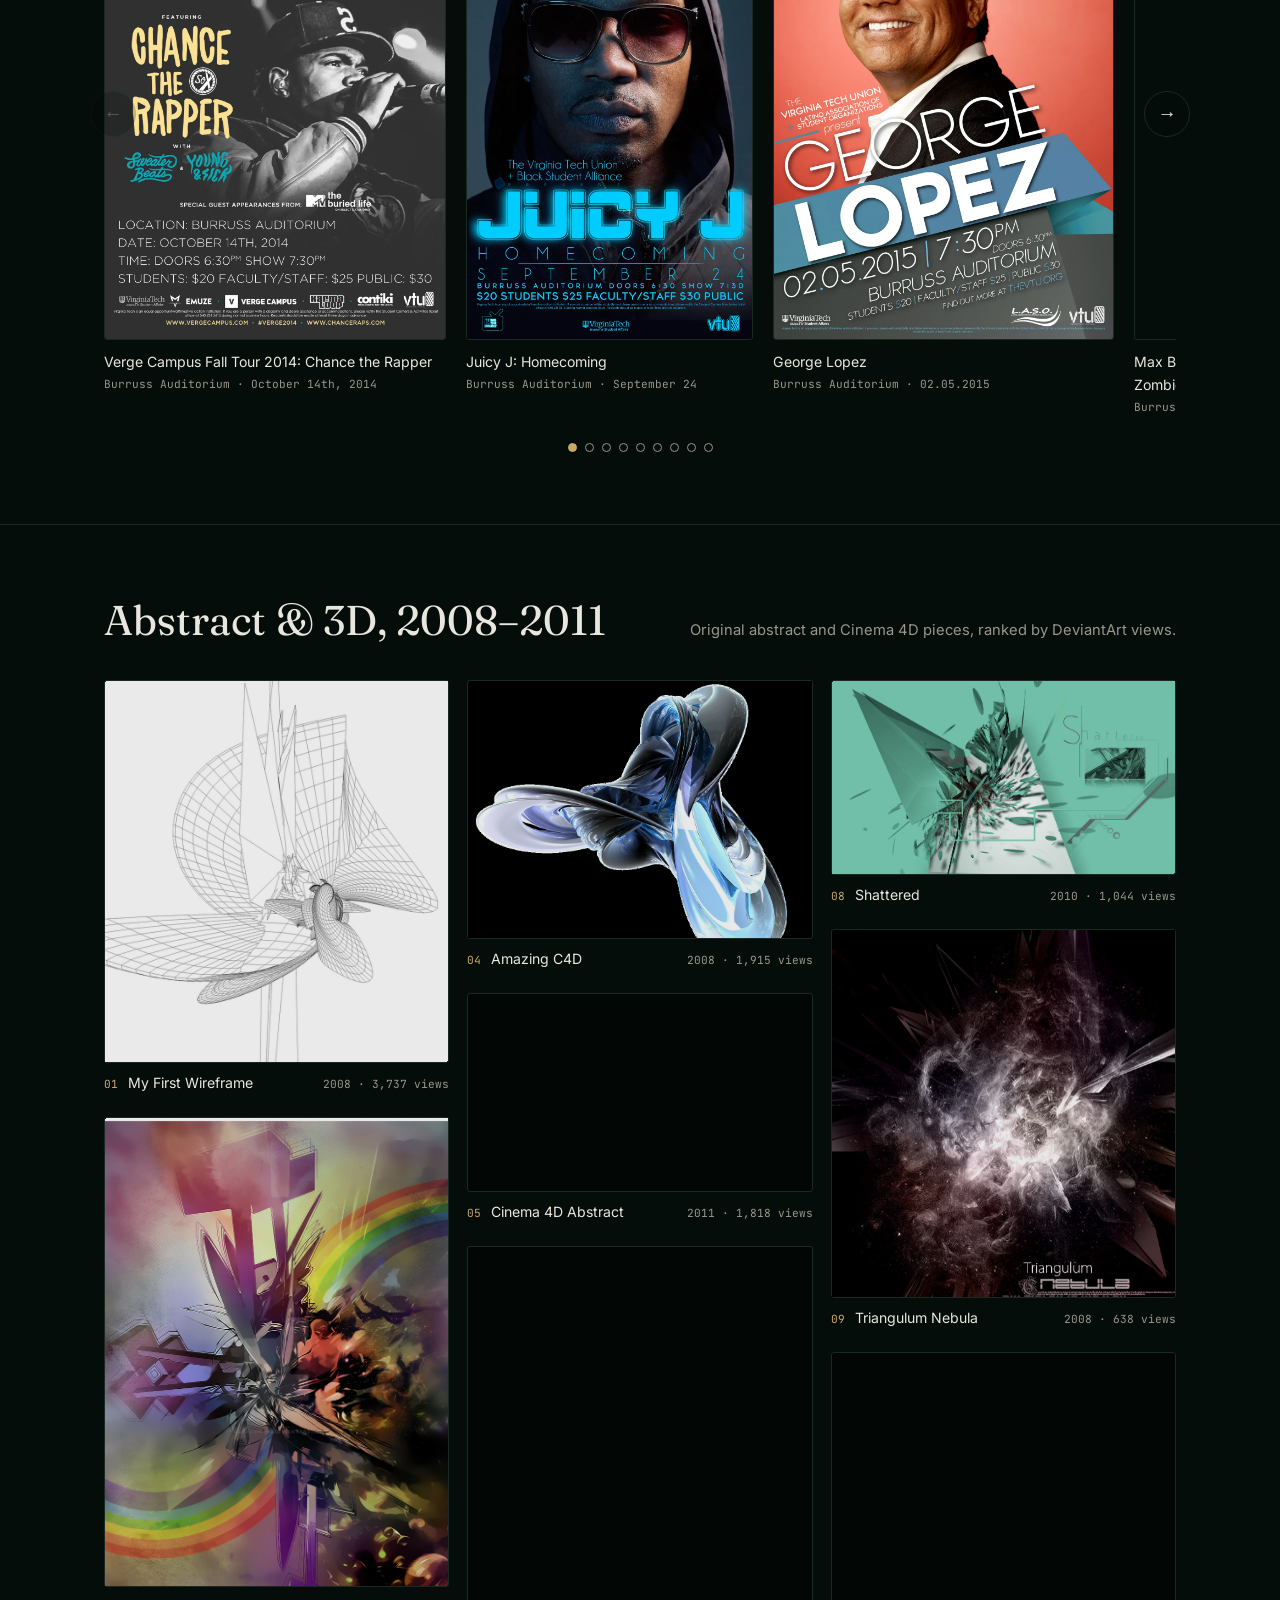
==== commit dc633633: "Switch the site to one scrolling page. index.html now holds every section. The old pages redirect to" ====
--- a/applications.html
+++ b/applications.html
@@ -1,58 +1,10 @@
 <!doctype html>
-<html lang="en">
-<head>
-<meta charset="utf-8">
-<meta name="viewport" content="width=device-width, initial-scale=1">
+<html lang="en"><head><meta charset="utf-8">
 <title>Applications · Dag Yeshiwas</title>
-<meta name="description" content="Software projects by Dag Yeshiwas: open-source tools, hackathon winners and AR/sound experiments.">
-<link rel="preconnect" href="https://fonts.googleapis.com"><link rel="preconnect" href="https://fonts.gstatic.com" crossorigin>
-<link href="https://fonts.googleapis.com/css2?family=Fraunces:ital,opsz,wght@0,9..144,300..500;1,9..144,300..400&family=Inter:wght@400;500&family=JetBrains+Mono&display=swap" rel="stylesheet">
-<link rel="stylesheet" href="assets/css/style.css">
-<script src="assets/js/main.js" defer></script>
-</head>
-<body>
-<header class="site-header"><div class="wrap">
-  <a class="brand" href="index.html">Dag<span>.</span></a>
-  <button class="nav-toggle" aria-expanded="false" aria-controls="nav">Menu</button>
-  <ul class="nav" id="nav">
-<li><a href="day-job.html">Day Job</a></li>
-<li><a href="installations.html">Installations</a></li>
-<li><a href="applications.html" aria-current="page">Applications</a></li>
-<li><a href="graphics.html">Graphics</a></li>
-<li><a href="music.html">Music</a></li>
-<li><a href="the-dagsby.html">The Dagsby</a></li>
-  </ul>
-</div></header>
-<main>
-
-<div class="hero"><div class="wrap">
-  <div class="anim anim-code" aria-hidden="true"></div>
-  <p class="eyebrow">Applications</p>
-  <h1>Things that run</h1>
-  <p class="lede">Open-source tools, hackathon builds and experiments in AR and sound, from 2013 to today.</p>
-  <p style="margin-top:22px;display:flex;gap:22px;flex-wrap:wrap;font-family:var(--mono);font-size:.85rem"><a href="https://github.com/cozma">github.com/cozma ↗</a><a href="https://devpost.com/cozma">devpost.com/cozma ↗</a></p>
-</div></div>
-<section id="awards"><div class="wrap">
-  <div class="section-head"><h2>Award winners</h2><p class="kicker">Hackathon prizes as listed on <a href="https://devpost.com/cozma">Devpost</a>.</p></div>
-  <div class="apps awards"><article class="app" id="flex"><div class="shot"><img src="assets/img/devpost-flex.jpg" alt="Flex login screen" loading="lazy"></div><div class="body"><h3>Flex</h3><div class="yr">VTHacks III · 🏆 Winner: Microsoft - $100 Visa Gift Card</div><p>A budgeting app built at VT Hacks III. It maps your recent purchases so you can see where you spend the most, and uses natural language processing and data visualizations to sort spending into nine core categories, with location-based spending warnings. Team: Dag Yeshiwas, Jayanth Prathipati, John Purviance, Oliver Ebeling-Koning.</p><ul class="tags"><li>Python</li><li>Flask</li><li>JavaScript</li><li>Chart.js</li><li>Leaflet.js</li><li>OpenStreetMap</li><li>HTML5</li><li>CSS3</li></ul><div class="links"><a href="https://devpost.com/software/flex">Devpost ↗</a> <a href="https://github.com/jpurviance/Flex">GitHub ↗</a></div></div></article><article class="app" id="timecheck"><div class="shot contain"><img src="assets/img/devpost-timecheck.jpg" alt="TimeCheck app screen asking whether you are a bus driver or passenger" loading="lazy"></div><div class="body"><h3>TimeCheck</h3><div class="yr">Hoya Hacks (HoyaHacks 2016) · 🏆 Winner: Third Place · 🏆 Winner: Twitter: most interesting use of Twitter APIs</div><p>&ldquo;Never miss a bus again!&rdquo; A bus-tracking Android app that lets passengers ping the driver when they&rsquo;re a minute from the stop, so the driver knows to wait. Team: Akshay Goel, Dag Yeshiwas, Lucas Conti.</p><ul class="tags"><li>Android</li><li>Java</li><li>JavaScript</li><li>Twitter</li><li>Fabric</li><li>HTML5</li><li>CSS3</li></ul><div class="links"><a href="https://devpost.com/software/timecheck">Devpost ↗</a> <a href="https://github.com/lconti97/TimeCheck">GitHub ↗</a></div></div></article><article class="app" id="1ife"><div class="shot"><img src="assets/img/devpost-1ife.jpg" alt="1ife title screen" loading="lazy"></div><div class="body"><h3>1ife</h3><div class="yr">VTHacks Spring 2015 · 🏆 Winner: Bloomberg · 🏆 Winner: Capital One</div><p>1ife (&ldquo;One Life&rdquo;) gives budgeting advice based on income. It pulls profiles and annual income from the Capital One API and compares them with statistical data from the Bloomberg API. Team: Dag Yeshiwas, Denny Decastro, Steven Whitehead.</p><ul class="tags"><li>Python</li><li>JavaScript</li><li>D3.js</li><li>Capital One API</li><li>Bloomberg API</li></ul><div class="links"><a href="https://devpost.com/software/1ife">Devpost ↗</a> <a href="https://github.com/cozma/1ife">GitHub ↗</a></div></div></article><article class="app" id="rebay"><div class="shot"><img src="assets/img/devpost-rebay.jpg" alt="reBay landing page" loading="lazy"></div><div class="body"><h3>reBay</h3><div class="yr">HackDuke Fall 2014: Code For Good · 🏆 Winner: The Best Use of Any eBay API for Social Good</div><p>A web app that finds the cheapest toys on eBay, adds them to your cart automatically, and connects you with organizations that deliver donations to children in need. Team: Dag Yeshiwas, Denny Decastro.</p><ul class="tags"><li>JavaScript</li><li>eBay API</li><li>HTML5</li><li>CSS3</li></ul><div class="links"><a href="https://devpost.com/software/rebay-670mv">Devpost ↗</a> <a href="https://github.com/cozma/reBay">GitHub ↗</a></div></div></article></div>
-</div></section>
-<section><div class="wrap">
-  <div class="section-head"><h2>Tools &amp; web apps</h2><p class="kicker">Recent open-source tools and web apps.</p></div>
-  <div class="apps"><article class="app" id="alertix"><div class="shot contain"><img src="assets/img/app-alertix.jpg" alt="Text message from Alertix announcing a resale ticket is available" loading="lazy"></div><div class="body"><h3>Alertix</h3><div class="yr">2023 – present · ★ 34 on GitHub</div><p>Sends a text alert when someone lists resale tickets for a sold-out Ticketmaster event. You run it with Node.js and pass a concert link; alerts go out through Twilio SMS.</p><ul class="tags"><li>JavaScript</li><li>Node.js</li><li>Twilio SMS</li></ul><div class="links"><a href="https://github.com/cozma/alertix">GitHub ↗</a></div></div></article><article class="app" id="oneduty"><div class="shot contain"><img src="assets/img/app-oneduty.jpg" alt="OneDuty menu-bar window with team schedule search and calendar" loading="lazy"></div><div class="body"><h3>OneDuty</h3><div class="yr">2019 – 2020 · ★ 7 on GitHub</div><p>A lightweight PagerDuty client that lives in the macOS menu bar. It shows who&rsquo;s on call for your team, lets you look up any team&rsquo;s schedule (including future dates) and pulls up the on-call contact details.</p><ul class="tags"><li>Swift</li><li>macOS</li><li>Xcode</li><li>PagerDuty API</li></ul><div class="links"><a href="https://github.com/cozma/OneDuty">GitHub ↗</a></div></div></article><article class="app" id="pilldex"><div class="shot"><img src="assets/img/app-pilldex.jpg" alt="pilldex homepage with a search box for a location id" loading="lazy"></div><div class="body"><h3>pilldex</h3><div class="yr">2020</div><p>&ldquo;What are you selling? Understand consumer consumption granularly.&rdquo; A Vue.js web app where you search by a location ID to see results. Tagged <em>square</em> on GitHub.</p><ul class="tags"><li>Vue.js</li><li>Bulma</li><li>JavaScript</li></ul><div class="links"><a href="https://github.com/cozma/pilldex">GitHub ↗</a></div></div></article><article class="app" id="dinnerdanger"><div class="body"><h3>Dinner Danger</h3><div class="yr">2020</div><p>A Vue.js web app that queries the openFDA food enforcement (recall) API and pairs the results with GIFs from Tenor.</p><ul class="tags"><li>Vue.js</li><li>Bulma</li><li>openFDA API</li><li>Tenor API</li></ul><div class="links"><a href="https://github.com/cozma/dinnerdanger">GitHub ↗</a></div></div></article><article class="app" id="devfest"><div class="shot contain"><img src="assets/img/app-devfest-sns.gif" alt="Animated phone screen receiving a weather SMS from AWS" loading="lazy"></div><div class="body"><h3>DevFest Serverless Demo</h3><div class="yr">2018</div><p>A serverless demo that sends subscribers a daily weather SMS. A CloudWatch rule triggers a Go Lambda, which gets the forecast from OpenWeatherMap and sends it through SNS. Dag later used Go Lambdas in production at <a href="day-job.html">Capital One</a>.</p><ul class="tags"><li>Go</li><li>AWS Lambda</li><li>CloudWatch</li><li>SNS</li><li>OpenWeatherMap</li></ul><div class="links"><a href="https://github.com/cozma/devfest-serverless-demo">GitHub ↗</a></div></div></article></div>
-</div></section>
-<section><div class="wrap">
-  <div class="section-head"><h2>Sound, AR &amp; hardware</h2><p class="kicker">Experiments that connect code with sound, space and physical objects. See also <a href="installations.html">Installations</a>.</p></div>
-  <div class="apps"><article class="app" id="waves-ar"><div class="body"><h3>waves</h3><div class="yr">2017</div><p>An AR music visualizer for Google Cardboard. A three.js scene of audio-reactive bars, built on the Web Audio analyser, with Primrose for the VR/AR environment.</p><ul class="tags"><li>JavaScript</li><li>three.js</li><li>Web Audio API</li><li>Primrose</li><li>Google Cardboard</li></ul><div class="links"><a href="https://github.com/cozma/waves-ar">GitHub ↗</a></div></div></article><article class="app" id="wavesar"><div class="body"><h3>wavesAR</h3><div class="yr">2018</div><p>&ldquo;React waves AR using viro.&rdquo; A follow-up to <em>waves</em> built with the ViroReact AR framework.</p><ul class="tags"><li>JavaScript</li><li>React Native</li><li>ViroReact</li></ul><div class="links"><a href="https://github.com/cozma/wavesAR">GitHub ↗</a></div></div></article><article class="app" id="bb-4th"><div class="body"><h3>bb-4th</h3><div class="yr">2017</div><p>A physical notification system that uses a Sphero BB-8 robot, controlled through the Sphero JavaScript API.</p><ul class="tags"><li>JavaScript</li><li>Sphero API</li></ul><div class="links"><a href="https://github.com/cozma/bb-4th">GitHub ↗</a></div></div></article></div>
-</div></section>
-<section><div class="wrap">
-  <div class="section-head"><h2>More hackathons &amp; early work</h2></div>
-  <div class="compact"><div><h3>Lifeboard</h3><p class="yr small muted" style="font-family:var(--mono);font-size:.72rem;margin:2px 0 0">MHacks 6 · 2015</p><p>A native iOS keyboard with ready-made replies for supporting someone in distress or sending a distress message, usable in any messaging app. It was Dag&rsquo;s first iOS project: started in Swift and rewritten in Objective-C during the hackathon.</p><p class="small">Objective-C, Swift<br><a href="https://devpost.com/software/lifeboard">Devpost</a> · <a href="https://github.com/cozma/Lifeboard">GitHub</a></p></div><div><h3>emote</h3><p class="yr small muted" style="font-family:var(--mono);font-size:.72rem;margin:2px 0 0">Hackital · 2016</p><p>Takes a live webcam image to track your mood each day and compares it with how other users are feeling.</p><p class="small">JavaScript, Firebase, Microsoft Emotion API, Chart.js<br><a href="https://devpost.com/software/emote-jcs81g">Devpost</a> · <a href="https://github.com/cozma/emote">GitHub</a></p></div><div><h3>sensible</h3><p class="yr small muted" style="font-family:var(--mono);font-size:.72rem;margin:2px 0 0">Hackital · 2016</p><p>A Chrome extension that blocks outgoing chat messages containing terms used to harass people, based on a library of harassment terms.</p><p class="small">JavaScript, Chrome extension<br><a href="https://devpost.com/software/sensible">Devpost</a> · <a href="https://github.com/cozma/sensible">GitHub</a></p></div><div><h3>YOLOw</h3><p class="yr small muted" style="font-family:var(--mono);font-size:.72rem;margin:2px 0 0">MHacks IV Fall 2014 · Yo App Challenge</p><p>Sends an instant Yo notification when your laptop battery is low. Runs on Windows, Mac and Linux.</p><p class="small">Python, Yo API<br><a href="https://devpost.com/software/yolow">Devpost</a> · <a href="https://devpost.com/software/yolow-m8l0s">Devpost (Yo App Challenge)</a> · <a href="https://github.com/cozma/YOLOw">GitHub</a></p></div><div><h3>plus5</h3><p class="yr small muted" style="font-family:var(--mono);font-size:.72rem;margin:2px 0 0">MHacks Winter 2014</p><p>A dynamic Android alarm clock that wakes you early on high-traffic or bad-weather days and lets you sleep in when school is cancelled.</p><p class="small">Android, Google Maps, Weather Underground<br><a href="https://devpost.com/software/plus5--2">Devpost</a></p></div><div><h3>Hokie P Finder</h3><p class="yr small muted" style="font-family:var(--mono);font-size:.72rem;margin:2px 0 0">YHack 2014</p><p>A Node.js/MongoDB web app for finding lost student IDs.</p><p class="small">Node.js, MongoDB, Modulus<br><a href="https://devpost.com/software/hokie-p-finder">Devpost</a></p></div><div><h3>drift</h3><p class="yr small muted" style="font-family:var(--mono);font-size:.72rem;margin:2px 0 0">2014</p><p>Uses Google Glass with image analysis and machine-learning classifiers on geospatial data to build a 4G tactical intel system.</p><p class="small">Java, Android, Google Glass<br><a href="https://github.com/cozma/drift">GitHub</a></p></div><div><h3>vpibot</h3><p class="yr small muted" style="font-family:var(--mono);font-size:.72rem;margin:2px 0 0">2016</p><p>A simple Slack bot that shares Virginia Tech facts.</p><p class="small">JavaScript, Botkit<br><a href="https://github.com/cozma/vpibot">GitHub</a></p></div><div><h3>MazeSolver</h3><p class="yr small muted" style="font-family:var(--mono);font-size:.72rem;margin:2px 0 0">2013</p><p>An Android app that lets you draw a maze, then solves it step by step.</p><p class="small">Java, Android<br><a href="https://github.com/cozma/MazeSolver">GitHub</a></p></div></div>
-</div></section>
-
-</main>
-<footer class="site-footer"><div class="wrap">
-  <span>© Dag Yeshiwas · Washington, D.C.</span>
-  <span><a href="https://github.com/cozma">GitHub</a> · <a href="https://devpost.com/cozma">Devpost</a> · <a href="https://www.linkedin.com/in/dagy">LinkedIn</a> · <a href="https://www.instagram.com/dagtheman/">Instagram</a> · <a href="https://soundcloud.com/dagher">SoundCloud</a> · <a href="https://www.instagram.com/thedagsby">The Dagsby</a></span>
-</div></footer>
-</body>
-</html>
+<link rel="canonical" href="index.html#applications">
+<meta name="robots" content="noindex">
+<script>location.replace('index.html' + (location.hash.length > 1 ? location.hash : '#applications'));</script>
+<meta http-equiv="refresh" content="0; url=index.html#applications">
+</head><body style="background:#050d0a;color:#e9e6df;font-family:system-ui,sans-serif">
+<p>This page moved to <a href="index.html#applications" style="color:#c9a86a">Applications</a>.</p>
+</body></html>
